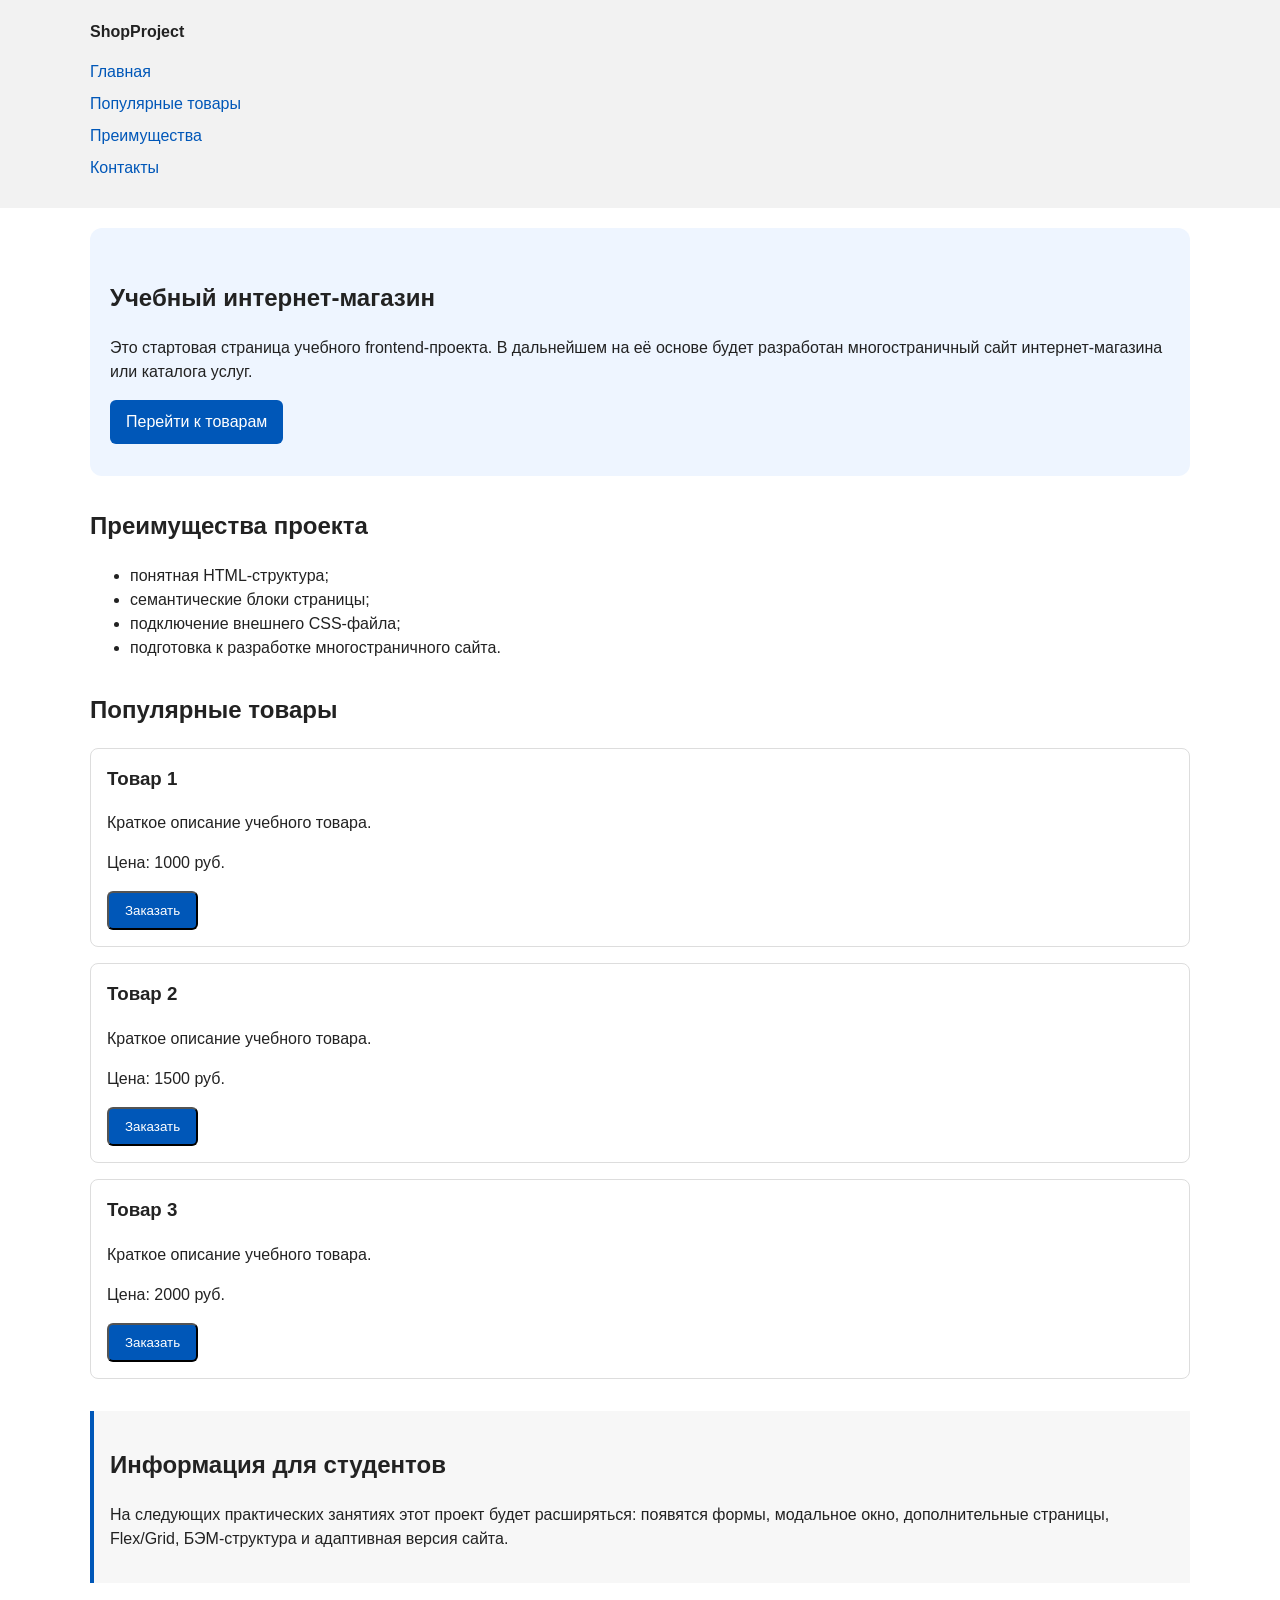
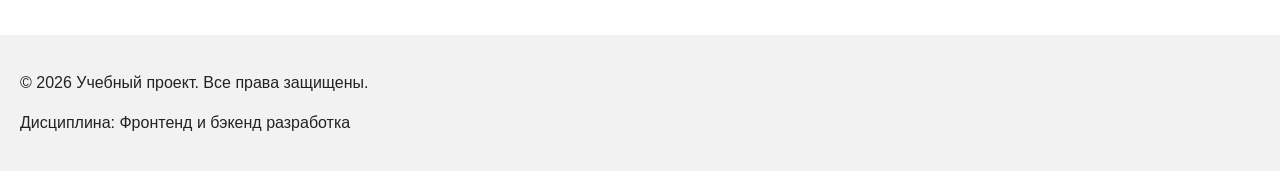
==== index.html @ bfd39f83 "feat: add order formal modal and validstion" ====
<!DOCTYPE html>
<html lang="ru">
<head>
  <meta charset="UTF-8">
  <meta name="viewport" content="width=device-width, initial-scale=1.0">
  <title>Учебный интернет-магазин</title>
  <link rel="stylesheet" href="css/style.css">
  <script src="js/main.js" defer></script>
</head>
<body>

  <header>
    <div class="site-header">
      <a class="site-logo" href="index.html">ShopProject</a>

      <nav class="site-nav" aria-label="Основная навигация">
        <ul class="site-nav__list">
          <li><a href="index.html">Главная</a></li>
          <li><a href="#popular">Популярные товары</a></li>
          <li><a href="#advantages">Преимущества</a></li>
          <li><a href="#contacts">Контакты</a></li>
        </ul>
      </nav>
    </div>
  </header>

  <main>

    <section class="hero">
      <h1>Учебный интернет-магазин</h1>
      <p>
        Это стартовая страница учебного frontend-проекта.
        В дальнейшем на её основе будет разработан многостраничный сайт
        интернет-магазина или каталога услуг.
      </p>
      <a class="button" href="#popular">Перейти к товарам</a>
    </section>

    <section class="section" id="advantages">
      <h2>Преимущества проекта</h2>
      <ul class="advantages-list">
        <li>понятная HTML-структура;</li>
        <li>семантические блоки страницы;</li>
        <li>подключение внешнего CSS-файла;</li>
        <li>подготовка к разработке многостраничного сайта.</li>
      </ul>
    </section>

    <section class="section" id="popular">
      <h2>Популярные товары</h2>

      <article class="product-card">
        <h3>Товар 1</h3>
        <p>Краткое описание учебного товара.</p>
        <p>Цена: 1000 руб.</p>
        <button class="button product-card__button" type="button" data-product="Товар 1">
          Заказать
        </button>
      </article>

      <article class="product-card">
        <h3>Товар 2</h3>
        <p>Краткое описание учебного товара.</p>
        <p>Цена: 1500 руб.</p>
        <button class="button product-card__button" type="button" data-product="Товар 2">
          Заказать
        </button>

      </article>

      <article class="product-card">
        <h3>Товар 3</h3>
        <p>Краткое описание учебного товара.</p>
        <p>Цена: 2000 руб.</p>
        <button class="button product-card__button" type="button" data-product="Товар 3">
          Заказать
        </button>

      </article>
    </section>

    <aside class="aside-info">
      <h2>Информация для студентов</h2>
      <p>
        На следующих практических занятиях этот проект будет расширяться:
        появятся формы, модальное окно, дополнительные страницы, Flex/Grid,
        БЭМ-структура и адаптивная версия сайта.
      </p>
    </aside>

  </main>

  <footer id="contacts">
    <p>&copy; 2026 Учебный проект. Все права защищены.</p>
    <p>Дисциплина: Фронтенд и бэкенд разработка</p>
  </footer>
  
    <dialog class="order-dialog" id="order-dialog" aria-labelledby="order-dialog-title">
      <h2 id="order-dialog-title">Оформление заявки</h2>

        <form class="order-form" id="order-form" action="#" method="post" novalidate>
          <input id="selected-product" name="selected-product" type="hidden">

          <div class="form-field">
            <label for="order-name">Имя</label>
            <input
              id="order-name"
              name="name"
              type="text"
              placeholder="Введите ваше имя"
              minlength="2"
              autocomplete="given-name"
              required
            >
          </div>

          <div class="form-field">
            <label for="order-email">E-mail</label>
            <input
              id="order-email"
              name="email"
              type="email"
              placeholder="example@mail.ru"
              autocomplete="email"
              required
            >
          </div>

          <div class="form-field">
            <label for="order-phone">Телефон</label>
            <input
              id="order-phone"
              name="phone"
              type="tel"
              inputmode="tel"
              placeholder="+7 (900) 000-00-00"
              pattern="^\+7 \(\d{3}\) \d{3}-\d{2}-\d{2}$"
              required
            >
            <small>Формат: +7 (900) 000-00-00</small>
          </div>

          <div class="form-field">
            <label for="order-date">Дата связи</label>
            <input
              id="order-date"
              name="date"
              type="date"
            >
          </div>

          <div class="form-field">
            <label for="order-topic">Тема заявки</label>
            <select id="order-topic" name="topic" required>
              <option value="">Выберите тему</option>
              <option value="product">Заказ товара</option>
              <option value="consultation">Консультация</option>
              <option value="delivery">Доставка</option>
              </select>
          </div>

          <div class="form-field">
            <label for="order-comment">Комментарий</label>
            <textarea
              id="order-comment"
              name="comment"
              rows="4"
              placeholder="Укажите дополнительную информацию"
            ></textarea>
          </div>

          <div class="form-field form-field--checkbox">
            <label>
            <input
              id="order-agreement"
              name="agreement"
              type="checkbox"
              required
            >
            Я согласен на обработку данных
          </label>
          </div>

          <div class="form-actions">
            <button type="button" id="close-order-dialog">Закрыть</button>
            <button type="submit">Отправить заявку</button>
          </div>
        </form>
      </dialog>

      <p class="success-message" id="success-message" hidden>
        Форма успешно отправлена!
      </p>

</body>
</html>
---- css/style.css ----
/*
  Универсальное правило для всех элементов.
  border-box делает расчёт размеров более понятным:
  width включает content, padding и border.
*/
* {
  box-sizing: border-box;
}

/*
  Убираем стандартный внешний отступ браузера у body.
  Без этого вокруг страницы может появиться белая рамка.
*/
body {
  margin: 0;
  font-family: Arial, sans-serif;
  line-height: 1.5;
  color: #222222;
  background-color: #ffffff;
}

/*
  Задаём внутренние отступы для основных областей страницы.
  Это делает содержимое визуально отделённым от краёв окна браузера.
*/
header,
main,
footer {
  padding: 20px;
}

/*
  Оформляем шапку страницы.
  Пока используется простой светло-серый фон.
*/
header {
  background-color: #f2f2f2;
}

/*
  Оформляем подвал страницы тем же фоном,
  чтобы визуально отделить его от основного содержимого.
*/
footer {
  background-color: #f2f2f2;
}

/*
  Ограничиваем ширину содержимого шапки,
  чтобы оно не растягивалось слишком сильно на широких экранах.
*/
.site-header {
  max-width: 1100px;
  margin: 0 auto;
}

/*
  Оформляем текстовый логотип.
*/
.site-logo {
  font-weight: bold;
  text-decoration: none;
  color: #222222;
}

/*
  Убираем стандартные отступы и маркеры списка навигации.
*/
.site-nav__list {
  padding: 0;
  margin: 16px 0 0;
  list-style: none;
}

/*
  Добавляем расстояние между пунктами меню.
*/
.site-nav__list li {
  margin-bottom: 8px;
}

/*
  Оформляем ссылки меню.
*/
.site-nav__list a {
  color: #0057b8;
  text-decoration: none;
}

/*
  При наведении мыши подчёркиваем ссылку.
  Подробно состояния интерфейса будут рассмотрены в практической работе 1.7.
*/
.site-nav__list a:hover {
  text-decoration: underline;
}

/*
  Hero-блок — первый крупный блок страницы.
  Он визуально отделяется от остальных разделов фоном и отступами.
*/
.hero {
  max-width: 1100px;
  margin: 0 auto 32px;
  padding: 32px 20px;
  background-color: #eef5ff;
  border-radius: 12px;
}

/*
  Общий класс для разделов страницы.
*/
.section {
  max-width: 1100px;
  margin: 0 auto 32px;
}

/*
  Убираем лишний верхний отступ у заголовков разделов.
*/
.section h2 {
  margin-top: 0;
}

/*
  Карточка товара — самостоятельный блок.
  На следующих занятиях карточки будут доработаны и выстроены в сетку.
*/
.product-card {
  margin-bottom: 16px;
  padding: 16px;
  border: 1px solid #dddddd;
  border-radius: 8px;
  background-color: #ffffff;
}

/*
  Убираем лишний верхний отступ у заголовка карточки.
*/
.product-card h3 {
  margin-top: 0;
}

/*
  Пока это обычная ссылка, но визуально она оформляется как кнопка.
*/
.button {
  display: inline-block;
  padding: 10px 16px;
  color: #ffffff;
  background-color: #0057b8;
  text-decoration: none;
  border-radius: 6px;
}

/*
  Простое состояние наведения для кнопки.
*/
.button:hover {
  background-color: #003f86;
}

/*
  Дополнительный информационный блок.
*/
.aside-info {
  max-width: 1100px;
  margin: 0 auto 32px;
  padding: 16px;
  border-left: 4px solid #0057b8;
  background-color: #f7f7f7;
}

/*
  Модальное окно.
  Элемент dialog сам умеет открываться поверх страницы.
*/
.order-dialog {
  width: min(100% - 32px, 560px);
  padding: 24px;
  border: none;
  border-radius: 12px;
}

/*
  Затемнение фона за модальным окном.
*/
.order-dialog::backdrop {
  background-color: rgba(0, 0, 0, 0.5);
}

/*
  Поле формы.
  Каждый блок получает нижний отступ.
*/
.form-field {
  margin-bottom: 16px;
}

/*
  Подпись поля.
*/
.form-field label {
  display: block;
  margin-bottom: 6px;
}

/*
  Основные поля формы.
*/
.form-field input,
.form-field select,
.form-field textarea {
  width: 100%;
  padding: 10px 12px;
  border: 1px solid #cccccc;
  border-radius: 6px;
  font: inherit;
}

/*
  Checkbox не должен занимать всю ширину.
*/
.form-field input[type="checkbox"] {
  width: auto;
}

/*
  Подсказка под полем телефона.
*/
.form-field small {
  display: block;
  margin-top: 4px;
  color: #666666;
}

/*
  Видимый фокус для клавиатурной навигации.
*/
.form-field input:focus-visible,
.form-field select:focus-visible,
.form-field textarea:focus-visible,
.form-actions button:focus-visible {
  outline: 2px solid #0057b8;
  outline-offset: 2px;
}

/*
  Подсветка ошибочных полей.
  Атрибут aria-invalid будет добавляться через JavaScript.
*/
[aria-invalid="true"] {
  border-color: #b00020;
}

/*
  Кнопки формы.
*/
.form-actions {
  display: flex;
  gap: 12px;
  margin-top: 20px;
}

/*
  Сообщение об успешной отправке.
*/
.success-message {
  max-width: 1100px;
  margin: 24px auto;
  padding: 16px;
  border-left: 4px solid #168a2f;
  background-color: #eefaf0;
}
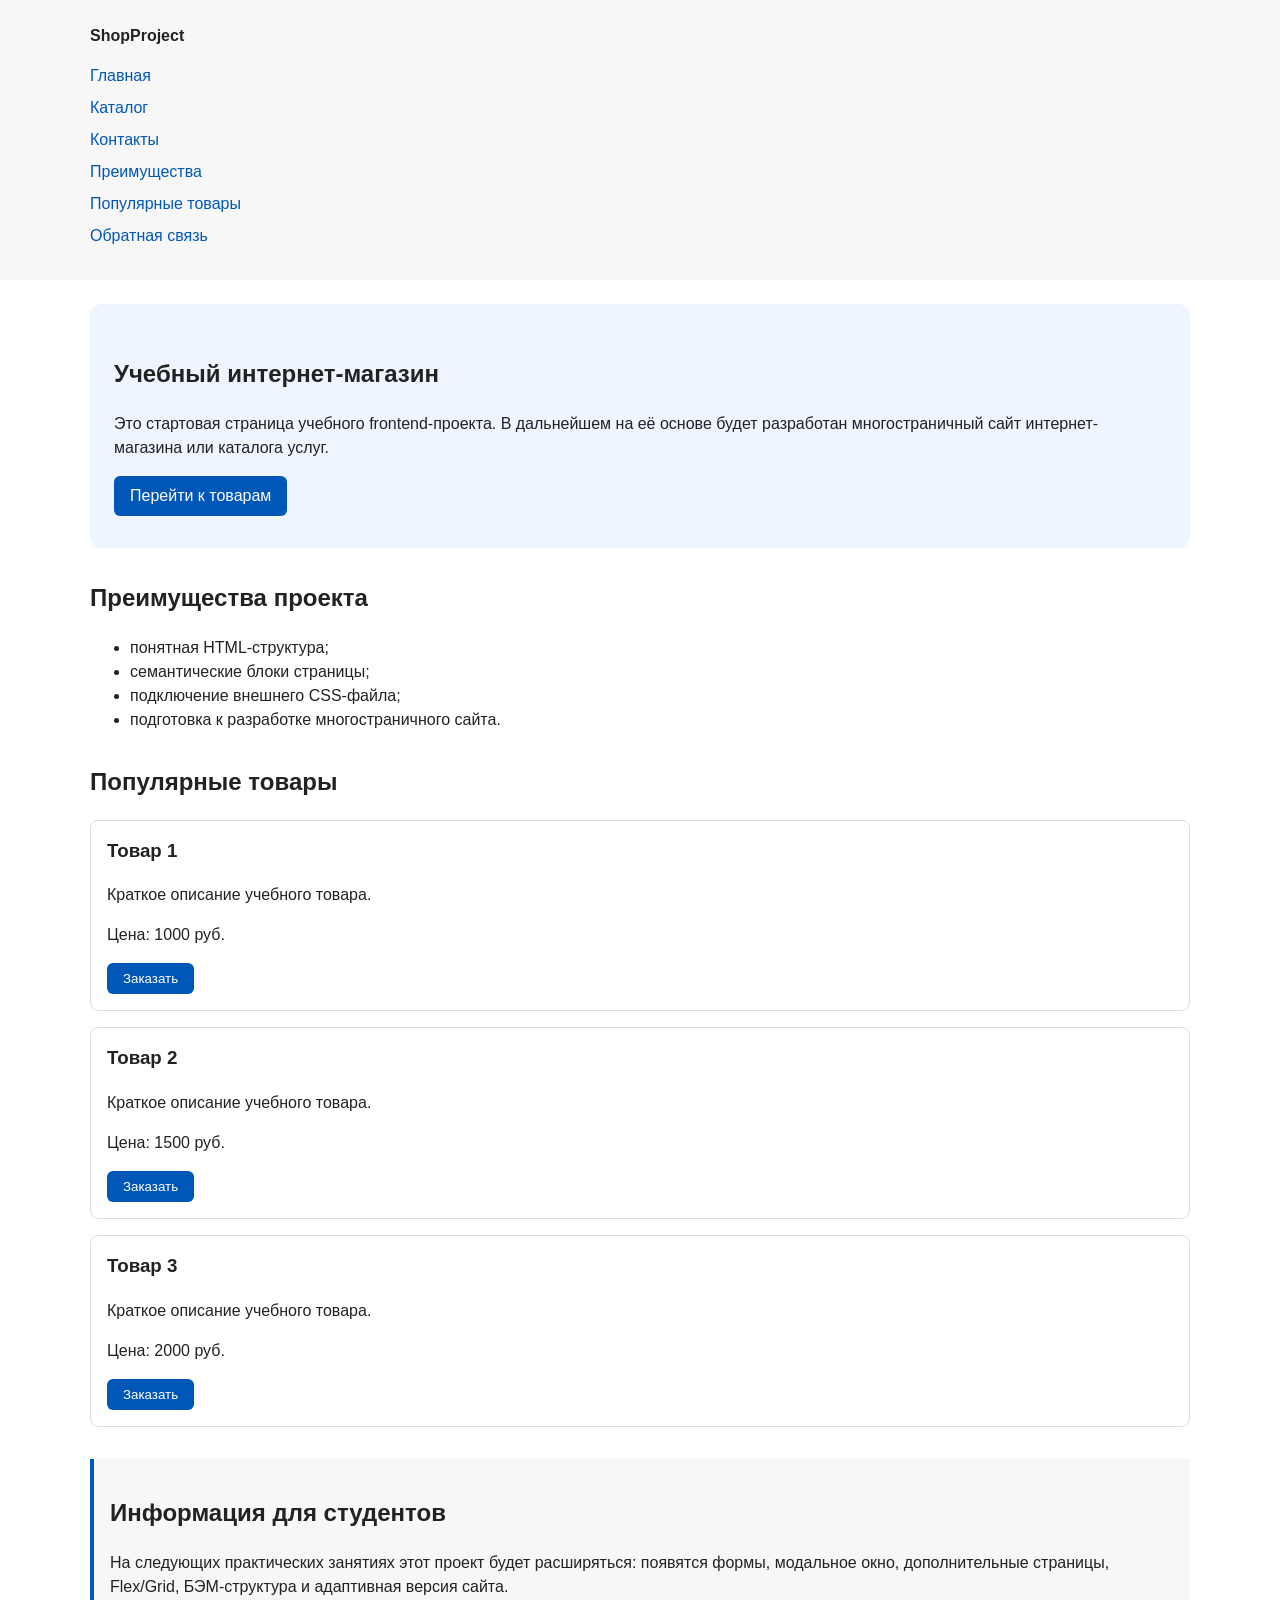
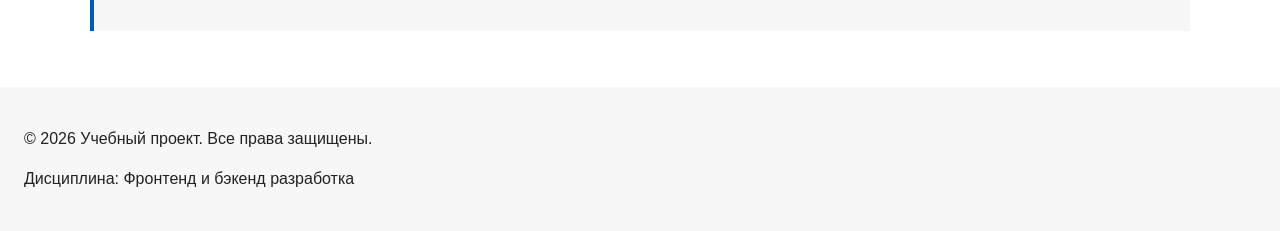
==== commit 5b2b7e90: "feat: add multi-page structure navigation and anchors" ====
--- a/index.html
+++ b/index.html
@@ -3,7 +3,8 @@
 <head>
   <meta charset="UTF-8">
   <meta name="viewport" content="width=device-width, initial-scale=1.0">
-  <title>Учебный интернет-магазин</title>
+  <meta name="description" content="Учебный интернет-магазин: главная страница проекта.">
+  <title>Главная – Учебный интернет-магазин</title>
   <link rel="stylesheet" href="css/style.css">
   <script src="js/main.js" defer></script>
 </head>
@@ -16,9 +17,11 @@
       <nav class="site-nav" aria-label="Основная навигация">
         <ul class="site-nav__list">
           <li><a href="index.html">Главная</a></li>
-          <li><a href="#popular">Популярные товары</a></li>
-          <li><a href="#advantages">Преимущества</a></li>
-          <li><a href="#contacts">Контакты</a></li>
+          <li><a href="catalog.html">Каталог</a></li>
+          <li><a href="contacts.html">Контакты</a></li>
+          <li><a href="index.html#advantages">Преимущества</a></li>
+          <li><a href="index.html#popular">Популярные товары</a></li>
+          <li><a href="index.html#contacts">Обратная связь</a></li>
         </ul>
       </nav>
     </div>
@@ -65,7 +68,6 @@
         <button class="button product-card__button" type="button" data-product="Товар 2">
           Заказать
         </button>
-
       </article>
 
       <article class="product-card">
@@ -75,7 +77,6 @@
         <button class="button product-card__button" type="button" data-product="Товар 3">
           Заказать
         </button>
-
       </article>
     </section>
 
@@ -94,103 +95,103 @@
     <p>&copy; 2026 Учебный проект. Все права защищены.</p>
     <p>Дисциплина: Фронтенд и бэкенд разработка</p>
   </footer>
-  
-    <dialog class="order-dialog" id="order-dialog" aria-labelledby="order-dialog-title">
-      <h2 id="order-dialog-title">Оформление заявки</h2>
 
-        <form class="order-form" id="order-form" action="#" method="post" novalidate>
-          <input id="selected-product" name="selected-product" type="hidden">
+  <dialog class="order-dialog" id="order-dialog" aria-labelledby="order-dialog-title">
+    <h2 id="order-dialog-title">Оформление заявки</h2>
 
-          <div class="form-field">
-            <label for="order-name">Имя</label>
-            <input
-              id="order-name"
-              name="name"
-              type="text"
-              placeholder="Введите ваше имя"
-              minlength="2"
-              autocomplete="given-name"
-              required
-            >
-          </div>
+    <form class="order-form" id="order-form" action="#" method="post" novalidate>
+      <input id="selected-product" name="selected-product" type="hidden">
 
-          <div class="form-field">
-            <label for="order-email">E-mail</label>
-            <input
-              id="order-email"
-              name="email"
-              type="email"
-              placeholder="example@mail.ru"
-              autocomplete="email"
-              required
-            >
-          </div>
+      <div class="form-field">
+        <label for="order-name">Имя</label>
+        <input
+          id="order-name"
+          name="name"
+          type="text"
+          placeholder="Введите ваше имя"
+          minlength="2"
+          autocomplete="given-name"
+          required
+        >
+      </div>
 
-          <div class="form-field">
-            <label for="order-phone">Телефон</label>
-            <input
-              id="order-phone"
-              name="phone"
-              type="tel"
-              inputmode="tel"
-              placeholder="+7 (900) 000-00-00"
-              pattern="^\+7 \(\d{3}\) \d{3}-\d{2}-\d{2}$"
-              required
-            >
-            <small>Формат: +7 (900) 000-00-00</small>
-          </div>
+      <div class="form-field">
+        <label for="order-email">E-mail</label>
+        <input
+          id="order-email"
+          name="email"
+          type="email"
+          placeholder="example@mail.ru"
+          autocomplete="email"
+          required
+        >
+      </div>
 
-          <div class="form-field">
-            <label for="order-date">Дата связи</label>
-            <input
-              id="order-date"
-              name="date"
-              type="date"
-            >
-          </div>
+      <div class="form-field">
+        <label for="order-phone">Телефон</label>
+        <input
+          id="order-phone"
+          name="phone"
+          type="tel"
+          inputmode="tel"
+          placeholder="+7 (900) 000-00-00"
+          pattern="^\+7 \(\d{3}\) \d{3}-\d{2}-\d{2}$"
+          required
+        >
+        <small>Формат: +7 (900) 000-00-00</small>
+      </div>
 
-          <div class="form-field">
-            <label for="order-topic">Тема заявки</label>
-            <select id="order-topic" name="topic" required>
-              <option value="">Выберите тему</option>
-              <option value="product">Заказ товара</option>
-              <option value="consultation">Консультация</option>
-              <option value="delivery">Доставка</option>
-              </select>
-          </div>
+      <div class="form-field">
+        <label for="order-date">Дата связи</label>
+        <input
+          id="order-date"
+          name="date"
+          type="date"
+        >
+      </div>
 
-          <div class="form-field">
-            <label for="order-comment">Комментарий</label>
-            <textarea
-              id="order-comment"
-              name="comment"
-              rows="4"
-              placeholder="Укажите дополнительную информацию"
-            ></textarea>
-          </div>
+      <div class="form-field">
+        <label for="order-topic">Тема заявки</label>
+        <select id="order-topic" name="topic" required>
+          <option value="">Выберите тему</option>
+          <option value="product">Заказ товара</option>
+          <option value="consultation">Консультация</option>
+          <option value="delivery">Доставка</option>
+        </select>
+      </div>
 
-          <div class="form-field form-field--checkbox">
-            <label>
-            <input
-              id="order-agreement"
-              name="agreement"
-              type="checkbox"
-              required
-            >
-            Я согласен на обработку данных
-          </label>
-          </div>
+      <div class="form-field">
+        <label for="order-comment">Комментарий</label>
+        <textarea
+          id="order-comment"
+          name="comment"
+          rows="4"
+          placeholder="Укажите дополнительную информацию"
+        ></textarea>
+      </div>
 
-          <div class="form-actions">
-            <button type="button" id="close-order-dialog">Закрыть</button>
-            <button type="submit">Отправить заявку</button>
-          </div>
-        </form>
-      </dialog>
+      <div class="form-field form-field--checkbox">
+        <label>
+          <input
+            id="order-agreement"
+            name="agreement"
+            type="checkbox"
+            required
+          >
+          Я согласен на обработку данных
+        </label>
+      </div>
 
-      <p class="success-message" id="success-message" hidden>
-        Форма успешно отправлена!
-      </p>
+      <div class="form-actions">
+        <button type="button" id="close-order-dialog">Закрыть</button>
+        <button type="submit">Отправить заявку</button>
+      </div>
+    </form>
+  </dialog>
+
+  <p class="success-message" id="success-message" hidden>
+    Форма успешно отправлена!
+  </p>
 
 </body>
-</html>
+</html>
--- a/css/style.css
+++ b/css/style.css
@@ -1,3 +1,42 @@
+/* ===================================
+   1. Переменные проекта
+   =================================== */
+
+:root {
+  /* Основные цвета проекта */
+  --color-bg: #ffffff;
+  --color-text: #222222;
+  --color-muted: #666666;
+  --color-primary: #0057b8;
+  --color-primary-dark: #003f86;
+  --color-border: #dddddd;
+  --color-surface: #f7f7f7;
+  --color-surface-accent: #eef5ff;
+  --color-danger: #b00020;
+  --color-success: #168a2f;
+  --color-success-bg: #eefaf0;
+  --color-white: #ffffff;
+
+  /* Отступы */
+  --space-xs: 4px;
+  --space-sm: 8px;
+  --space-md: 16px;
+  --space-lg: 24px;
+  --space-xl: 32px;
+
+  /* Скругления */
+  --radius-sm: 6px;
+  --radius-md: 8px;
+  --radius-lg: 12px;
+
+  /* Размеры */
+  --container-width: 1100px;
+}
+
+/* ===================================
+   2. Базовые стили
+   =================================== */
+
 /*
   Универсальное правило для всех элементов.
   border-box делает расчёт размеров более понятным:
@@ -15,8 +54,8 @@
   margin: 0;
   font-family: Arial, sans-serif;
   line-height: 1.5;
-  color: #222222;
-  background-color: #ffffff;
+  color: var(--color-text);
+  background-color: var(--color-bg);
 }
 
 /*
@@ -26,7 +65,7 @@
 header,
 main,
 footer {
-  padding: 20px;
+  padding: var(--space-lg);
 }
 
 /*
@@ -34,7 +73,7 @@
   Пока используется простой светло-серый фон.
 */
 header {
-  background-color: #f2f2f2;
+  background-color: var(--color-surface);
 }
 
 /*
@@ -42,15 +81,67 @@
   чтобы визуально отделить его от основного содержимого.
 */
 footer {
-  background-color: #f2f2f2;
-}
+  background-color: var(--color-surface);
+}
+
+/* ===================================
+   3. Общие элементы интерфейса
+   =================================== */
+
+/*
+  Базовый цвет ссылок и их состояния.
+*/
+a {
+  color: var(--color-primary);
+}
+
+a:hover {
+  color: var(--color-primary-dark);
+}
+
+a:focus-visible {
+  outline: 2px solid var(--color-primary);
+  outline-offset: 3px;
+}
+
+/*
+  Пока это обычная ссылка или кнопка, но визуально оформляется как кнопка.
+*/
+.button {
+  display: inline-block;
+  padding: var(--space-sm) var(--space-md);
+  color: var(--color-white);
+  background-color: var(--color-primary);
+  text-decoration: none;
+  border: none;
+  border-radius: var(--radius-sm);
+  cursor: pointer;
+}
+
+.button:hover {
+  background-color: var(--color-primary-dark);
+}
+
+.button:focus-visible {
+  outline: 2px solid var(--color-primary);
+  outline-offset: 3px;
+}
+
+.button:disabled {
+  opacity: 0.6;
+  cursor: not-allowed;
+}
+
+/* ===================================
+   4. Компоненты страницы
+   =================================== */
 
 /*
   Ограничиваем ширину содержимого шапки,
   чтобы оно не растягивалось слишком сильно на широких экранах.
 */
 .site-header {
-  max-width: 1100px;
+  max-width: var(--container-width);
   margin: 0 auto;
 }
 
@@ -60,7 +151,7 @@
 .site-logo {
   font-weight: bold;
   text-decoration: none;
-  color: #222222;
+  color: var(--color-text);
 }
 
 /*
@@ -68,7 +159,7 @@
 */
 .site-nav__list {
   padding: 0;
-  margin: 16px 0 0;
+  margin: var(--space-md) 0 0;
   list-style: none;
 }
 
@@ -76,23 +167,31 @@
   Добавляем расстояние между пунктами меню.
 */
 .site-nav__list li {
-  margin-bottom: 8px;
+  margin-bottom: var(--space-sm);
 }
 
 /*
   Оформляем ссылки меню.
 */
 .site-nav__list a {
-  color: #0057b8;
+  color: var(--color-primary);
   text-decoration: none;
 }
 
 /*
-  При наведении мыши подчёркиваем ссылку.
-  Подробно состояния интерфейса будут рассмотрены в практической работе 1.7.
+  При наведении мыши меняем цвет и подчёркиваем ссылку.
 */
 .site-nav__list a:hover {
+  color: var(--color-primary-dark);
   text-decoration: underline;
+}
+
+/*
+  Видимый фокус для клавиатурной навигации.
+*/
+.site-nav__list a:focus-visible {
+  outline: 2px solid var(--color-primary);
+  outline-offset: 3px;
 }
 
 /*
@@ -100,19 +199,19 @@
   Он визуально отделяется от остальных разделов фоном и отступами.
 */
 .hero {
-  max-width: 1100px;
-  margin: 0 auto 32px;
-  padding: 32px 20px;
-  background-color: #eef5ff;
-  border-radius: 12px;
+  max-width: var(--container-width);
+  margin: 0 auto var(--space-xl);
+  padding: var(--space-xl) var(--space-lg);
+  background-color: var(--color-surface-accent);
+  border-radius: var(--radius-lg);
 }
 
 /*
   Общий класс для разделов страницы.
 */
 .section {
-  max-width: 1100px;
-  margin: 0 auto 32px;
+  max-width: var(--container-width);
+  margin: 0 auto var(--space-xl);
 }
 
 /*
@@ -127,11 +226,18 @@
   На следующих занятиях карточки будут доработаны и выстроены в сетку.
 */
 .product-card {
-  margin-bottom: 16px;
-  padding: 16px;
-  border: 1px solid #dddddd;
-  border-radius: 8px;
-  background-color: #ffffff;
+  margin-bottom: var(--space-md);
+  padding: var(--space-md);
+  border: 1px solid var(--color-border);
+  border-radius: var(--radius-md);
+  background-color: var(--color-bg);
+}
+
+/*
+  Визуально показываем, что карточка является интерактивным блоком.
+*/
+.product-card:hover {
+  border-color: var(--color-primary);
 }
 
 /*
@@ -142,34 +248,19 @@
 }
 
 /*
-  Пока это обычная ссылка, но визуально она оформляется как кнопка.
-*/
-.button {
-  display: inline-block;
-  padding: 10px 16px;
-  color: #ffffff;
-  background-color: #0057b8;
-  text-decoration: none;
-  border-radius: 6px;
-}
-
-/*
-  Простое состояние наведения для кнопки.
-*/
-.button:hover {
-  background-color: #003f86;
-}
-
-/*
   Дополнительный информационный блок.
 */
 .aside-info {
-  max-width: 1100px;
-  margin: 0 auto 32px;
-  padding: 16px;
-  border-left: 4px solid #0057b8;
-  background-color: #f7f7f7;
-}
+  max-width: var(--container-width);
+  margin: 0 auto var(--space-xl);
+  padding: var(--space-md);
+  border-left: 4px solid var(--color-primary);
+  background-color: var(--color-surface);
+}
+
+/* ===================================
+   5. Форма и модальное окно
+   =================================== */
 
 /*
   Модальное окно.
@@ -177,9 +268,9 @@
 */
 .order-dialog {
   width: min(100% - 32px, 560px);
-  padding: 24px;
+  padding: var(--space-lg);
   border: none;
-  border-radius: 12px;
+  border-radius: var(--radius-lg);
 }
 
 /*
@@ -194,7 +285,7 @@
   Каждый блок получает нижний отступ.
 */
 .form-field {
-  margin-bottom: 16px;
+  margin-bottom: var(--space-md);
 }
 
 /*
@@ -202,7 +293,7 @@
 */
 .form-field label {
   display: block;
-  margin-bottom: 6px;
+  margin-bottom: var(--space-xs);
 }
 
 /*
@@ -213,9 +304,18 @@
 .form-field textarea {
   width: 100%;
   padding: 10px 12px;
-  border: 1px solid #cccccc;
-  border-radius: 6px;
+  border: 1px solid var(--color-border);
+  border-radius: var(--radius-sm);
   font: inherit;
+}
+
+/*
+  Состояние наведения для полей формы.
+*/
+.form-field input:hover,
+.form-field select:hover,
+.form-field textarea:hover {
+  border-color: var(--color-primary);
 }
 
 /*
@@ -230,8 +330,8 @@
 */
 .form-field small {
   display: block;
-  margin-top: 4px;
-  color: #666666;
+  margin-top: var(--space-xs);
+  color: var(--color-muted);
 }
 
 /*
@@ -241,8 +341,8 @@
 .form-field select:focus-visible,
 .form-field textarea:focus-visible,
 .form-actions button:focus-visible {
-  outline: 2px solid #0057b8;
-  outline-offset: 2px;
+  outline: 2px solid var(--color-primary);
+  outline-offset: 3px;
 }
 
 /*
@@ -250,7 +350,7 @@
   Атрибут aria-invalid будет добавляться через JavaScript.
 */
 [aria-invalid="true"] {
-  border-color: #b00020;
+  border-color: var(--color-danger);
 }
 
 /*
@@ -266,10 +366,47 @@
   Сообщение об успешной отправке.
 */
 .success-message {
-  max-width: 1100px;
-  margin: 24px auto;
-  padding: 16px;
-  border-left: 4px solid #168a2f;
-  background-color: #eefaf0;
-}
-
+  max-width: var(--container-width);
+  margin: var(--space-lg) auto;
+  padding: var(--space-md);
+  border-left: 4px solid var(--color-success);
+  background-color: var(--color-success-bg);
+}
+
+
+/*6. Дополнительные элементы (практика 5)
+
+
+/*
+  Плавная прокрутка к якорям.
+*/
+html {
+  scroll-behavior: smooth;
+}
+
+/*
+  Подсветка элемента, к которому перешли по якорной ссылке.
+*/
+:target {
+  outline: 2px dashed var(--color-primary);
+  outline-offset: 4px;
+}
+
+/*
+  Хлебные крошки на внутренних страницах.
+*/
+.breadcrumbs {
+  max-width: var(--container-width);
+  margin: 0 auto var(--space-md);
+  font-size: 14px;
+  color: var(--color-muted);
+}
+
+.breadcrumbs a {
+  color: var(--color-primary);
+}
+
+.breadcrumbs span::before {
+  content: " / ";
+  color: var(--color-muted);
+}
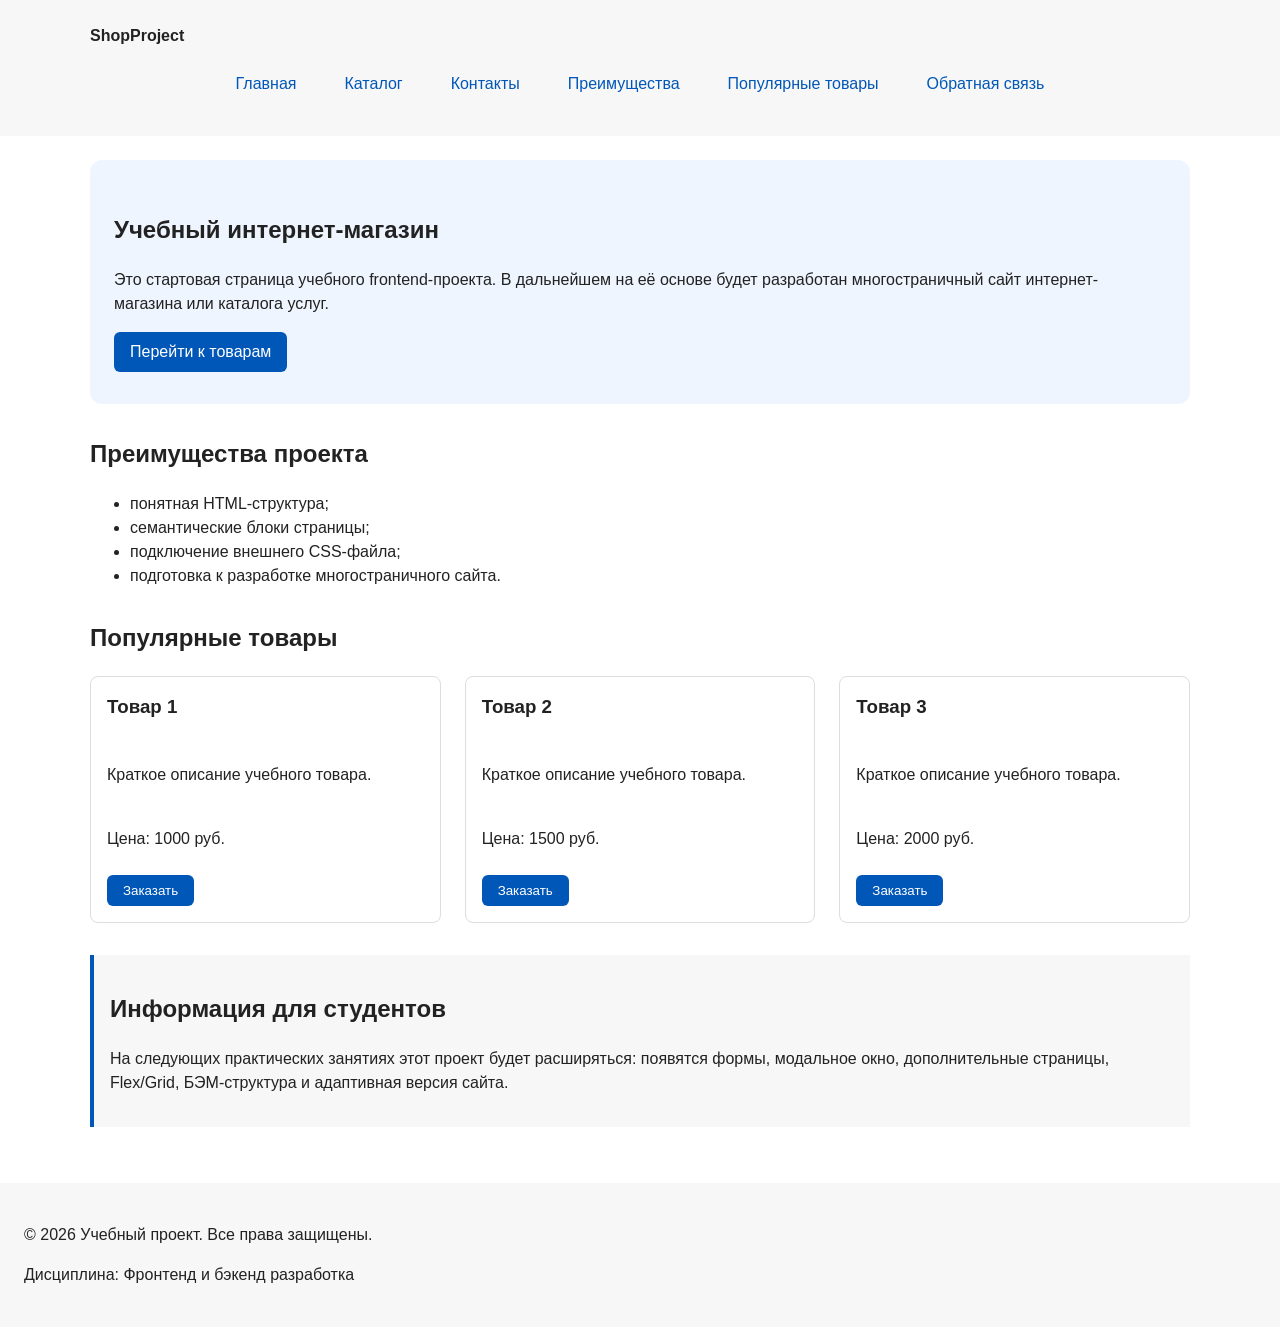
==== commit 63ea734b: "feat: add flex navigation and grid catalog layout" ====
--- a/index.html
+++ b/index.html
@@ -50,35 +50,37 @@
     </section>
 
     <section class="section" id="popular">
-      <h2>Популярные товары</h2>
+  <h2>Популярные товары</h2>
 
-      <article class="product-card">
-        <h3>Товар 1</h3>
-        <p>Краткое описание учебного товара.</p>
-        <p>Цена: 1000 руб.</p>
-        <button class="button product-card__button" type="button" data-product="Товар 1">
-          Заказать
-        </button>
-      </article>
+  <div class="products-grid">
+    <article class="product-card">
+      <h3>Товар 1</h3>
+      <p>Краткое описание учебного товара.</p>
+      <p>Цена: 1000 руб.</p>
+      <button class="button product-card__button" type="button" data-product="Товар 1">
+        Заказать
+      </button>
+    </article>
 
-      <article class="product-card">
-        <h3>Товар 2</h3>
-        <p>Краткое описание учебного товара.</p>
-        <p>Цена: 1500 руб.</p>
-        <button class="button product-card__button" type="button" data-product="Товар 2">
-          Заказать
-        </button>
-      </article>
+    <article class="product-card">
+      <h3>Товар 2</h3>
+      <p>Краткое описание учебного товара.</p>
+      <p>Цена: 1500 руб.</p>
+      <button class="button product-card__button" type="button" data-product="Товар 2">
+        Заказать
+      </button>
+    </article>
 
-      <article class="product-card">
-        <h3>Товар 3</h3>
-        <p>Краткое описание учебного товара.</p>
-        <p>Цена: 2000 руб.</p>
-        <button class="button product-card__button" type="button" data-product="Товар 3">
-          Заказать
-        </button>
-      </article>
-    </section>
+    <article class="product-card">
+      <h3>Товар 3</h3>
+      <p>Краткое описание учебного товара.</p>
+      <p>Цена: 2000 руб.</p>
+      <button class="button product-card__button" type="button" data-product="Товар 3">
+        Заказать
+      </button>
+    </article>
+  </div>
+</section>
 
     <aside class="aside-info">
       <h2>Информация для студентов</h2>
--- a/css/style.css
+++ b/css/style.css
@@ -158,6 +158,11 @@
   Убираем стандартные отступы и маркеры списка навигации.
 */
 .site-nav__list {
+  display: flex;
+  flex-wrap: wrap;
+  justify-content: center;
+  align-items: center;
+  gap: var(--space-md);
   padding: 0;
   margin: var(--space-md) 0 0;
   list-style: none;
@@ -174,17 +179,22 @@
   Оформляем ссылки меню.
 */
 .site-nav__list a {
+  display: inline-block;
+  padding: var(--space-sm) var(--space-md);
   color: var(--color-primary);
   text-decoration: none;
-}
+  border-radius: var(--radius-sm);
+}
+
 
 /*
   При наведении мыши меняем цвет и подчёркиваем ссылку.
 */
 .site-nav__list a:hover {
-  color: var(--color-primary-dark);
-  text-decoration: underline;
-}
+  color: var(--color-white);
+  background-color: var(--color-primary);
+}
+
 
 /*
   Видимый фокус для клавиатурной навигации.
@@ -226,11 +236,20 @@
   На следующих занятиях карточки будут доработаны и выстроены в сетку.
 */
 .product-card {
-  margin-bottom: var(--space-md);
+  display: flex;
+  flex-direction: column;
+  gap: var(--space-sm);
+  margin-bottom: 0;
   padding: var(--space-md);
   border: 1px solid var(--color-border);
   border-radius: var(--radius-md);
   background-color: var(--color-bg);
+}
+
+
+.product-card .button {
+  margin-top: auto;
+  align-self: flex-start;
 }
 
 /*
@@ -409,4 +428,57 @@
 .breadcrumbs span::before {
   content: " / ";
   color: var(--color-muted);
+}
+.products-grid {
+  display: grid;
+  grid-template-columns: repeat(3, 1fr);
+  gap: var(--space-lg);
+}
+.catalog-layout {
+  max-width: var(--container-width);
+  margin: 0 auto var(--space-xl);
+  display: grid;
+  grid-template-columns: 260px 1fr;
+  grid-template-areas: "filters products";
+  gap: var(--space-lg);
+}
+
+.catalog-filters {
+  grid-area: filters;
+  padding: var(--space-md);
+  border: 1px solid var(--color-border);
+  border-radius: var(--radius-md);
+  background-color: var(--color-surface);
+}
+
+.catalog-products {
+  grid-area: products;
+}
+.filters-form {
+  display: grid;
+  gap: var(--space-md);
+}
+
+.filters-form fieldset {
+  margin: 0;
+  padding: var(--space-md);
+  border: 1px solid var(--color-border);
+  border-radius: var(--radius-sm);
+}
+
+.filters-form legend {
+  font-weight: 700;
+}
+
+.filters-form label {
+  display: block;
+  margin-bottom: var(--space-sm);
+}
+
+.filters-form input[type="number"] {
+  width: 100%;
+  padding: 8px 10px;
+  border: 1px solid var(--color-border);
+  border-radius: var(--radius-sm);
+  font: inherit;
 }
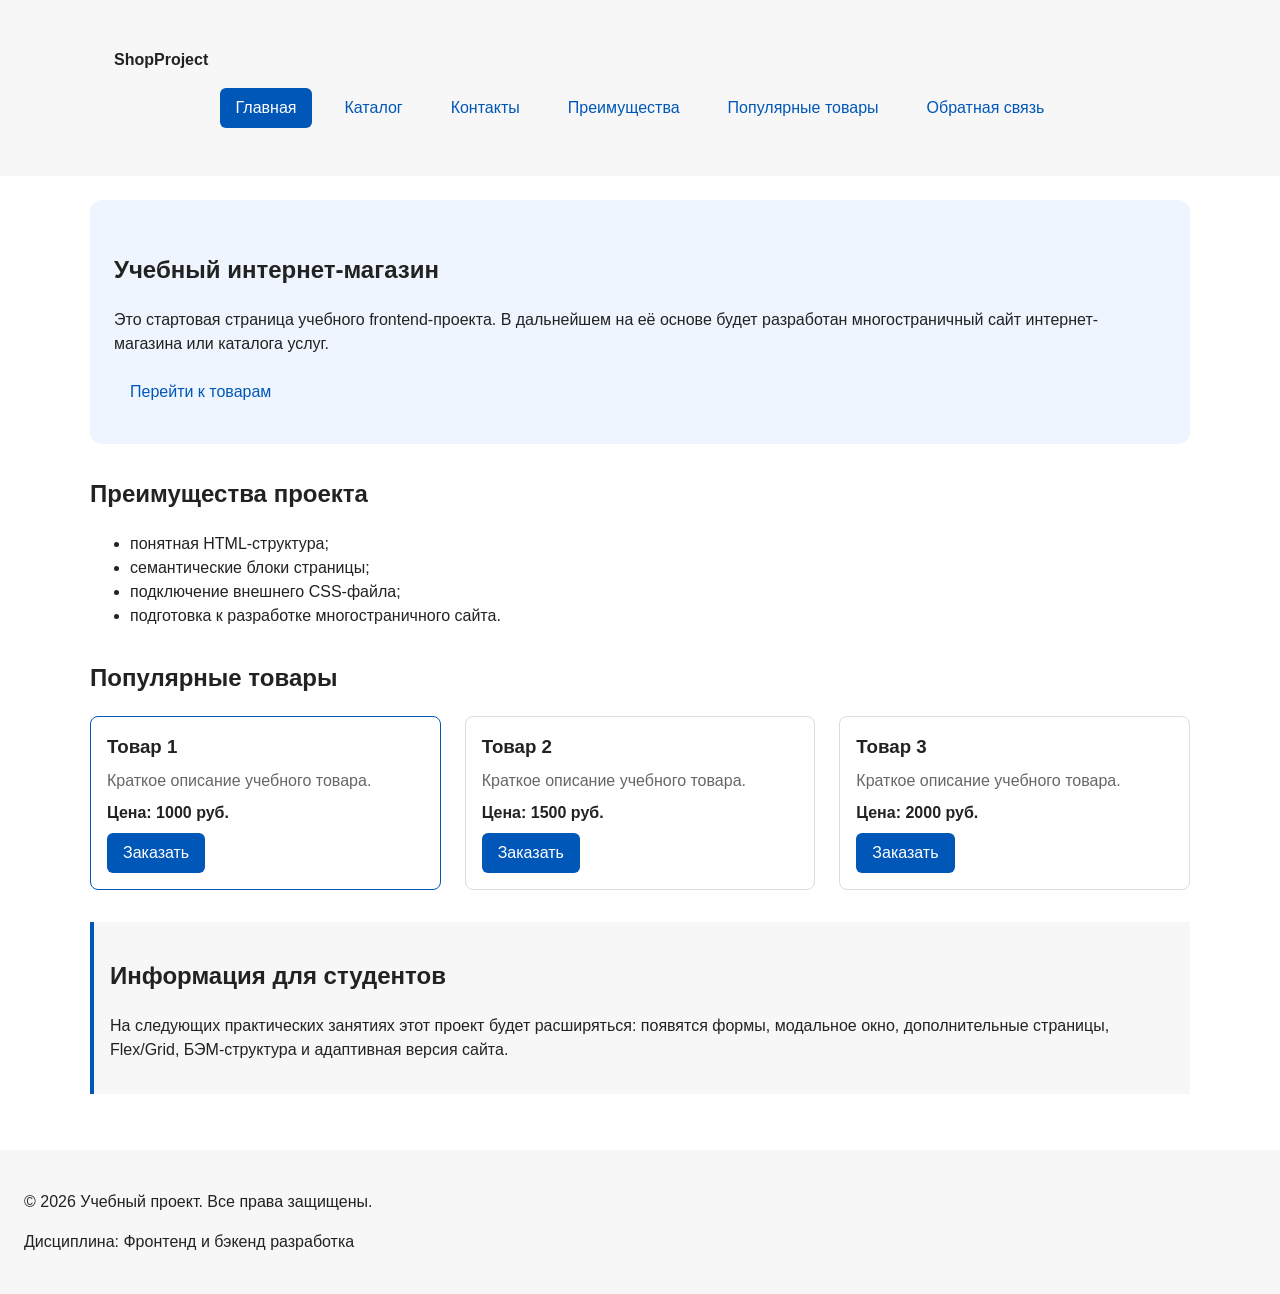
==== commit a66ba9ca: "refactor: apply BEM naming to CSS classes" ====
--- a/index.html
+++ b/index.html
@@ -10,22 +10,35 @@
 </head>
 <body>
 
-  <header>
-    <div class="site-header">
-      <a class="site-logo" href="index.html">ShopProject</a>
-
-      <nav class="site-nav" aria-label="Основная навигация">
-        <ul class="site-nav__list">
-          <li><a href="index.html">Главная</a></li>
-          <li><a href="catalog.html">Каталог</a></li>
-          <li><a href="contacts.html">Контакты</a></li>
-          <li><a href="index.html#advantages">Преимущества</a></li>
-          <li><a href="index.html#popular">Популярные товары</a></li>
-          <li><a href="index.html#contacts">Обратная связь</a></li>
-        </ul>
-      </nav>
-    </div>
-  </header>
+  <header class="site-header">
+  <div class="site-header__inner">
+    <a class="site-header__logo" href="index.html">ShopProject</a>
+
+    <nav class="site-nav" aria-label="Основная навигация">
+      <ul class="site-nav__list">
+        <li class="site-nav__item">
+          <a class="site-nav__link site-nav__link--active" href="index.html">Главная</a>
+        </li>
+        <li class="site-nav__item">
+          <a class="site-nav__link" href="catalog.html">Каталог</a>
+        </li>
+        <li class="site-nav__item">
+          <a class="site-nav__link" href="contacts.html">Контакты</a>
+        </li>
+        <li class="site-nav__item">
+          <a class="site-nav__link" href="index.html#advantages">Преимущества</a>
+        </li>
+        <li class="site-nav__item">
+          <a class="site-nav__link" href="index.html#popular">Популярные товары</a>
+        </li>
+        <li class="site-nav__item">
+          <a class="site-nav__link" href="index.html#contacts">Обратная связь</a>
+        </li>
+      </ul>
+    </nav>
+  </div>
+</header>
+
 
   <main>
 
@@ -53,29 +66,29 @@
   <h2>Популярные товары</h2>
 
   <div class="products-grid">
-    <article class="product-card">
-      <h3>Товар 1</h3>
-      <p>Краткое описание учебного товара.</p>
-      <p>Цена: 1000 руб.</p>
-      <button class="button product-card__button" type="button" data-product="Товар 1">
+    <article class="product-card product-card--featured">
+      <h3 class="product-card__title">Товар 1</h3>
+      <p class="product-card__description">Краткое описание учебного товара.</p>
+      <p class="product-card__price">Цена: 1000 руб.</p>
+      <button class="button button--primary product-card__button" type="button" data-product="Товар 1">
         Заказать
       </button>
     </article>
 
     <article class="product-card">
-      <h3>Товар 2</h3>
-      <p>Краткое описание учебного товара.</p>
-      <p>Цена: 1500 руб.</p>
-      <button class="button product-card__button" type="button" data-product="Товар 2">
+      <h3 class="product-card__title">Товар 2</h3>
+      <p class="product-card__description">Краткое описание учебного товара.</p>
+      <p class="product-card__price">Цена: 1500 руб.</p>
+      <button class="button button--primary product-card__button" type="button" data-product="Товар 2">
         Заказать
       </button>
     </article>
 
     <article class="product-card">
-      <h3>Товар 3</h3>
-      <p>Краткое описание учебного товара.</p>
-      <p>Цена: 2000 руб.</p>
-      <button class="button product-card__button" type="button" data-product="Товар 3">
+      <h3 class="product-card__title">Товар 3</h3>
+      <p class="product-card__description">Краткое описание учебного товара.</p>
+      <p class="product-card__price">Цена: 2000 руб.</p>
+      <button class="button button--primary product-card__button" type="button" data-product="Товар 3">
         Заказать
       </button>
     </article>
@@ -99,14 +112,15 @@
   </footer>
 
   <dialog class="order-dialog" id="order-dialog" aria-labelledby="order-dialog-title">
-    <h2 id="order-dialog-title">Оформление заявки</h2>
+    <h2 class="order-dialog__title" id="order-dialog-title">Оформление заявки</h2>
 
     <form class="order-form" id="order-form" action="#" method="post" novalidate>
       <input id="selected-product" name="selected-product" type="hidden">
 
-      <div class="form-field">
-        <label for="order-name">Имя</label>
-        <input
+      <div class="order-form__field">
+        <label class="order-form__label" for="order-name">Имя</label>
+        <input
+          class="order-form__input"
           id="order-name"
           name="name"
           type="text"
@@ -117,9 +131,10 @@
         >
       </div>
 
-      <div class="form-field">
-        <label for="order-email">E-mail</label>
-        <input
+      <div class="order-form__field">
+        <label class="order-form__label" for="order-email">E-mail</label>
+        <input
+          class="order-form__input"
           id="order-email"
           name="email"
           type="email"
@@ -129,9 +144,10 @@
         >
       </div>
 
-      <div class="form-field">
-        <label for="order-phone">Телефон</label>
-        <input
+      <div class="order-form__field">
+        <label class="order-form__label" for="order-phone">Телефон</label>
+        <input
+          class="order-form__input"
           id="order-phone"
           name="phone"
           type="tel"
@@ -140,21 +156,22 @@
           pattern="^\+7 \(\d{3}\) \d{3}-\d{2}-\d{2}$"
           required
         >
-        <small>Формат: +7 (900) 000-00-00</small>
-      </div>
-
-      <div class="form-field">
-        <label for="order-date">Дата связи</label>
-        <input
+        <small class="order-form__hint">Формат: +7 (900) 000-00-00</small>
+      </div>
+
+      <div class="order-form__field">
+        <label class="order-form__label" for="order-date">Дата связи</label>
+        <input
+          class="order-form__input"
           id="order-date"
           name="date"
           type="date"
         >
       </div>
 
-      <div class="form-field">
-        <label for="order-topic">Тема заявки</label>
-        <select id="order-topic" name="topic" required>
+      <div class="order-form__field">
+        <label class="order-form__label" for="order-topic">Тема заявки</label>
+        <select class="order-form__select" id="order-topic" name="topic" required>
           <option value="">Выберите тему</option>
           <option value="product">Заказ товара</option>
           <option value="consultation">Консультация</option>
@@ -162,9 +179,10 @@
         </select>
       </div>
 
-      <div class="form-field">
-        <label for="order-comment">Комментарий</label>
+      <div class="order-form__field">
+        <label class="order-form__label" for="order-comment">Комментарий</label>
         <textarea
+          class="order-form__textarea"
           id="order-comment"
           name="comment"
           rows="4"
@@ -172,9 +190,10 @@
         ></textarea>
       </div>
 
-      <div class="form-field form-field--checkbox">
-        <label>
-          <input
+      <div class="order-form__field order-form__field--checkbox">
+        <label class="order-form__label order-form__label--checkbox">
+        <input
+            class="order-form__checkbox"
             id="order-agreement"
             name="agreement"
             type="checkbox"
@@ -184,9 +203,13 @@
         </label>
       </div>
 
-      <div class="form-actions">
-        <button type="button" id="close-order-dialog">Закрыть</button>
-        <button type="submit">Отправить заявку</button>
+      <div class="order-form__actions">
+        <button class="button button--secondary" type="button" id="close-order-dialog">
+          Закрыть
+        </button>
+        <button class="button button--primary" type="submit">
+          Отправить заявку
+        </button>
       </div>
     </form>
   </dialog>
--- a/css/style.css
+++ b/css/style.css
@@ -104,22 +104,39 @@
   outline-offset: 3px;
 }
 
-/*
-  Пока это обычная ссылка или кнопка, но визуально оформляется как кнопка.
-*/
+
+/* 
+   Кнопки 
+*/
+
 .button {
   display: inline-block;
   padding: var(--space-sm) var(--space-md);
+  border: none;
+  border-radius: var(--radius-sm);
+  font: inherit;
+  text-decoration: none;
+  cursor: pointer;
+}
+
+.button--primary {
   color: var(--color-white);
   background-color: var(--color-primary);
-  text-decoration: none;
-  border: none;
-  border-radius: var(--radius-sm);
-  cursor: pointer;
-}
-
-.button:hover {
+}
+
+.button--primary:hover {
   background-color: var(--color-primary-dark);
+}
+
+.button--secondary {
+  color: var(--color-primary);
+  background-color: transparent;
+  border: 1px solid var(--color-primary);
+}
+
+.button--secondary:hover {
+  color: var(--color-white);
+  background-color: var(--color-primary);
 }
 
 .button:focus-visible {
@@ -127,7 +144,8 @@
   outline-offset: 3px;
 }
 
-.button:disabled {
+.button:disabled,
+.button--disabled {
   opacity: 0.6;
   cursor: not-allowed;
 }
@@ -141,19 +159,23 @@
   чтобы оно не растягивалось слишком сильно на широких экранах.
 */
 .site-header {
+  background-color: var(--color-surface);
+}
+
+/*
+  Оформляем текстовый логотип.
+*/
+.site-header__inner {
   max-width: var(--container-width);
   margin: 0 auto;
-}
-
-/*
-  Оформляем текстовый логотип.
-*/
-.site-logo {
-  font-weight: bold;
+  padding: var(--space-lg);
+}
+
+.site-header__logo {
+  font-weight: 700;
+  color: var(--color-text);
   text-decoration: none;
-  color: var(--color-text);
-}
-
+}
 /*
   Убираем стандартные отступы и маркеры списка навигации.
 */
@@ -171,14 +193,13 @@
 /*
   Добавляем расстояние между пунктами меню.
 */
-.site-nav__list li {
-  margin-bottom: var(--space-sm);
-}
-
+.site-nav__item {
+  margin-bottom: 0;
+}
 /*
   Оформляем ссылки меню.
 */
-.site-nav__list a {
+.site-nav__link {
   display: inline-block;
   padding: var(--space-sm) var(--space-md);
   color: var(--color-primary);
@@ -190,7 +211,7 @@
 /*
   При наведении мыши меняем цвет и подчёркиваем ссылку.
 */
-.site-nav__list a:hover {
+.site-nav__link:hover {
   color: var(--color-white);
   background-color: var(--color-primary);
 }
@@ -199,11 +220,15 @@
 /*
   Видимый фокус для клавиатурной навигации.
 */
-.site-nav__list a:focus-visible {
+.site-nav__link:focus-visible {
   outline: 2px solid var(--color-primary);
   outline-offset: 3px;
 }
 
+.site-nav__link--active {
+  color: var(--color-white);
+  background-color: var(--color-primary);
+}
 /*
   Hero-блок — первый крупный блок страницы.
   Он визуально отделяется от остальных разделов фоном и отступами.
@@ -235,35 +260,54 @@
   Карточка товара — самостоятельный блок.
   На следующих занятиях карточки будут доработаны и выстроены в сетку.
 */
+/* 
+   Карточка товар
+    */
+
 .product-card {
   display: flex;
   flex-direction: column;
   gap: var(--space-sm);
-  margin-bottom: 0;
   padding: var(--space-md);
   border: 1px solid var(--color-border);
   border-radius: var(--radius-md);
   background-color: var(--color-bg);
 }
 
-
-.product-card .button {
+.product-card:hover {
+  border-color: var(--color-primary);
+}
+
+.product-card--featured {
+  border-color: var(--color-primary);
+}
+
+.product-card--discount {
+  border-color: var(--color-danger);
+}
+
+.product-card__title {
+  margin: 0;
+  color: var(--color-text);
+}
+
+.product-card__description {
+  margin: 0;
+  color: var(--color-muted);
+}
+
+.product-card__price {
+  margin: 0;
+  font-weight: 700;
+}
+
+.product-card--discount .product-card__price {
+  color: var(--color-danger);
+}
+
+.product-card__button {
   margin-top: auto;
   align-self: flex-start;
-}
-
-/*
-  Визуально показываем, что карточка является интерактивным блоком.
-*/
-.product-card:hover {
-  border-color: var(--color-primary);
-}
-
-/*
-  Убираем лишний верхний отступ у заголовка карточки.
-*/
-.product-card h3 {
-  margin-top: 0;
 }
 
 /*
@@ -299,28 +343,29 @@
   background-color: rgba(0, 0, 0, 0.5);
 }
 
+.order-dialog__title {
+  margin-top: 0;
+}
 /*
   Поле формы.
   Каждый блок получает нижний отступ.
 */
-.form-field {
+/* 
+   Форма заявки 
+    */
+
+.order-form__field {
   margin-bottom: var(--space-md);
 }
 
-/*
-  Подпись поля.
-*/
-.form-field label {
+.order-form__label {
   display: block;
   margin-bottom: var(--space-xs);
 }
 
-/*
-  Основные поля формы.
-*/
-.form-field input,
-.form-field select,
-.form-field textarea {
+.order-form__input,
+.order-form__select,
+.order-form__textarea {
   width: 100%;
   padding: 10px 12px;
   border: 1px solid var(--color-border);
@@ -328,59 +373,34 @@
   font: inherit;
 }
 
-/*
-  Состояние наведения для полей формы.
-*/
-.form-field input:hover,
-.form-field select:hover,
-.form-field textarea:hover {
+.order-form__input:hover,
+.order-form__select:hover,
+.order-form__textarea:hover {
   border-color: var(--color-primary);
 }
 
-/*
-  Checkbox не должен занимать всю ширину.
-*/
-.form-field input[type="checkbox"] {
-  width: auto;
-}
-
-/*
-  Подсказка под полем телефона.
-*/
-.form-field small {
+.order-form__input:focus-visible,
+.order-form__select:focus-visible,
+.order-form__textarea:focus-visible {
+  outline: 2px solid var(--color-primary);
+  outline-offset: 3px;
+}
+
+.order-form__hint {
   display: block;
   margin-top: var(--space-xs);
   color: var(--color-muted);
 }
 
-/*
-  Видимый фокус для клавиатурной навигации.
-*/
-.form-field input:focus-visible,
-.form-field select:focus-visible,
-.form-field textarea:focus-visible,
-.form-actions button:focus-visible {
-  outline: 2px solid var(--color-primary);
-  outline-offset: 3px;
-}
-
-/*
-  Подсветка ошибочных полей.
-  Атрибут aria-invalid будет добавляться через JavaScript.
-*/
-[aria-invalid="true"] {
-  border-color: var(--color-danger);
-}
-
-/*
-  Кнопки формы.
-*/
-.form-actions {
+.order-form__checkbox {
+  width: auto;
+}
+
+.order-form__actions {
   display: flex;
-  gap: 12px;
-  margin-top: 20px;
-}
-
+  gap: var(--space-md);
+  margin-top: var(--space-lg);
+}
 /*
   Сообщение об успешной отправке.
 */
@@ -421,14 +441,15 @@
   color: var(--color-muted);
 }
 
-.breadcrumbs a {
+.breadcrumbs__link {
   color: var(--color-primary);
 }
 
-.breadcrumbs span::before {
+.breadcrumbs__current::before {
   content: " / ";
   color: var(--color-muted);
 }
+
 .products-grid {
   display: grid;
   grid-template-columns: repeat(3, 1fr);
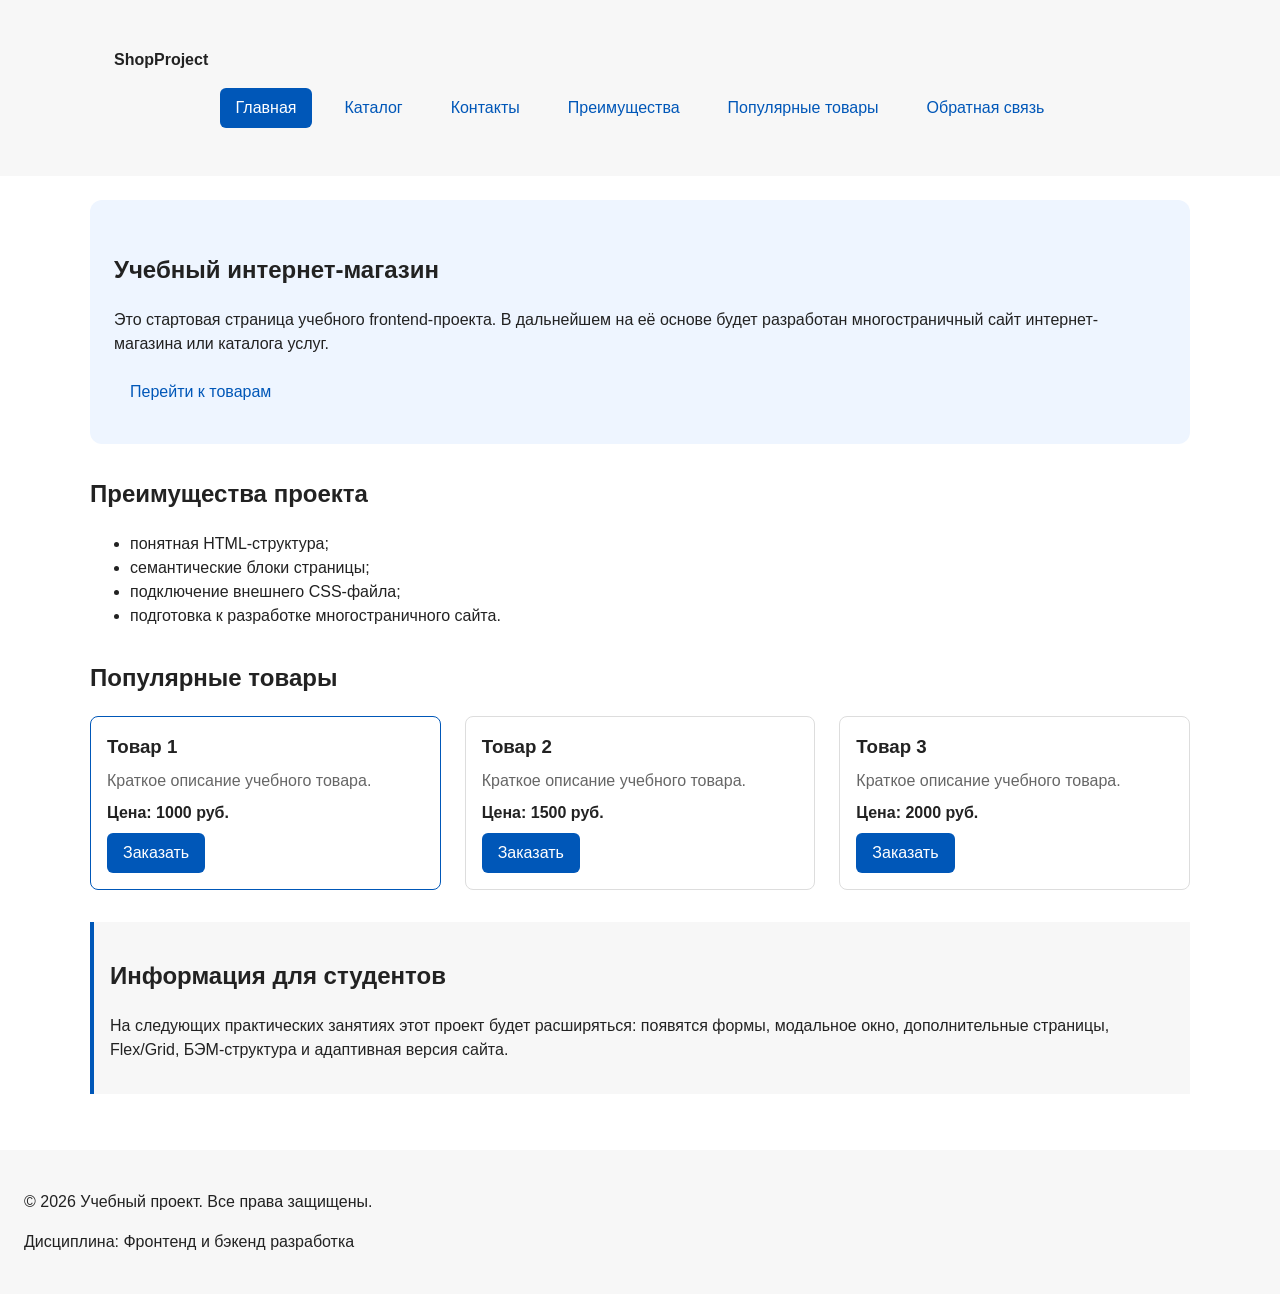
==== commit efba3dd3: "feat: add sticky header and scroll-to-top button" ====
--- a/index.html
+++ b/index.html
@@ -217,6 +217,8 @@
   <p class="success-message" id="success-message" hidden>
     Форма успешно отправлена!
   </p>
-
+  <button class="scroll-top" id="scroll-top" type="button" aria-label="Наверх">
+    Наверх
+  </button>
 </body>
 </html>
--- a/css/style.css
+++ b/css/style.css
@@ -159,9 +159,11 @@
   чтобы оно не растягивалось слишком сильно на широких экранах.
 */
 .site-header {
+  position: sticky;
+  top: 0;
+  z-index: 100;
   background-color: var(--color-surface);
 }
-
 /*
   Оформляем текстовый логотип.
 */
@@ -502,4 +504,35 @@
   border: 1px solid var(--color-border);
   border-radius: var(--radius-sm);
   font: inherit;
-}+}
+/* 
+   Кнопка
+    */
+
+.scroll-top {
+  position: fixed;
+  bottom: 24px;
+  right: 24px;
+  padding: 10px 20px;
+  border: none;
+  border-radius: var(--radius-sm);
+  background-color: var(--color-primary);
+  color: var(--color-white);
+  font-size: 14px;
+  font-family: inherit;
+  cursor: pointer;
+  opacity: 0;
+  pointer-events: none;
+  z-index: 200;
+}
+
+.scroll-top--visible {
+  opacity: 1;
+  pointer-events: auto;
+}
+
+.scroll-top:hover {
+  background-color: var(--color-primary-dark);
+}
+
+
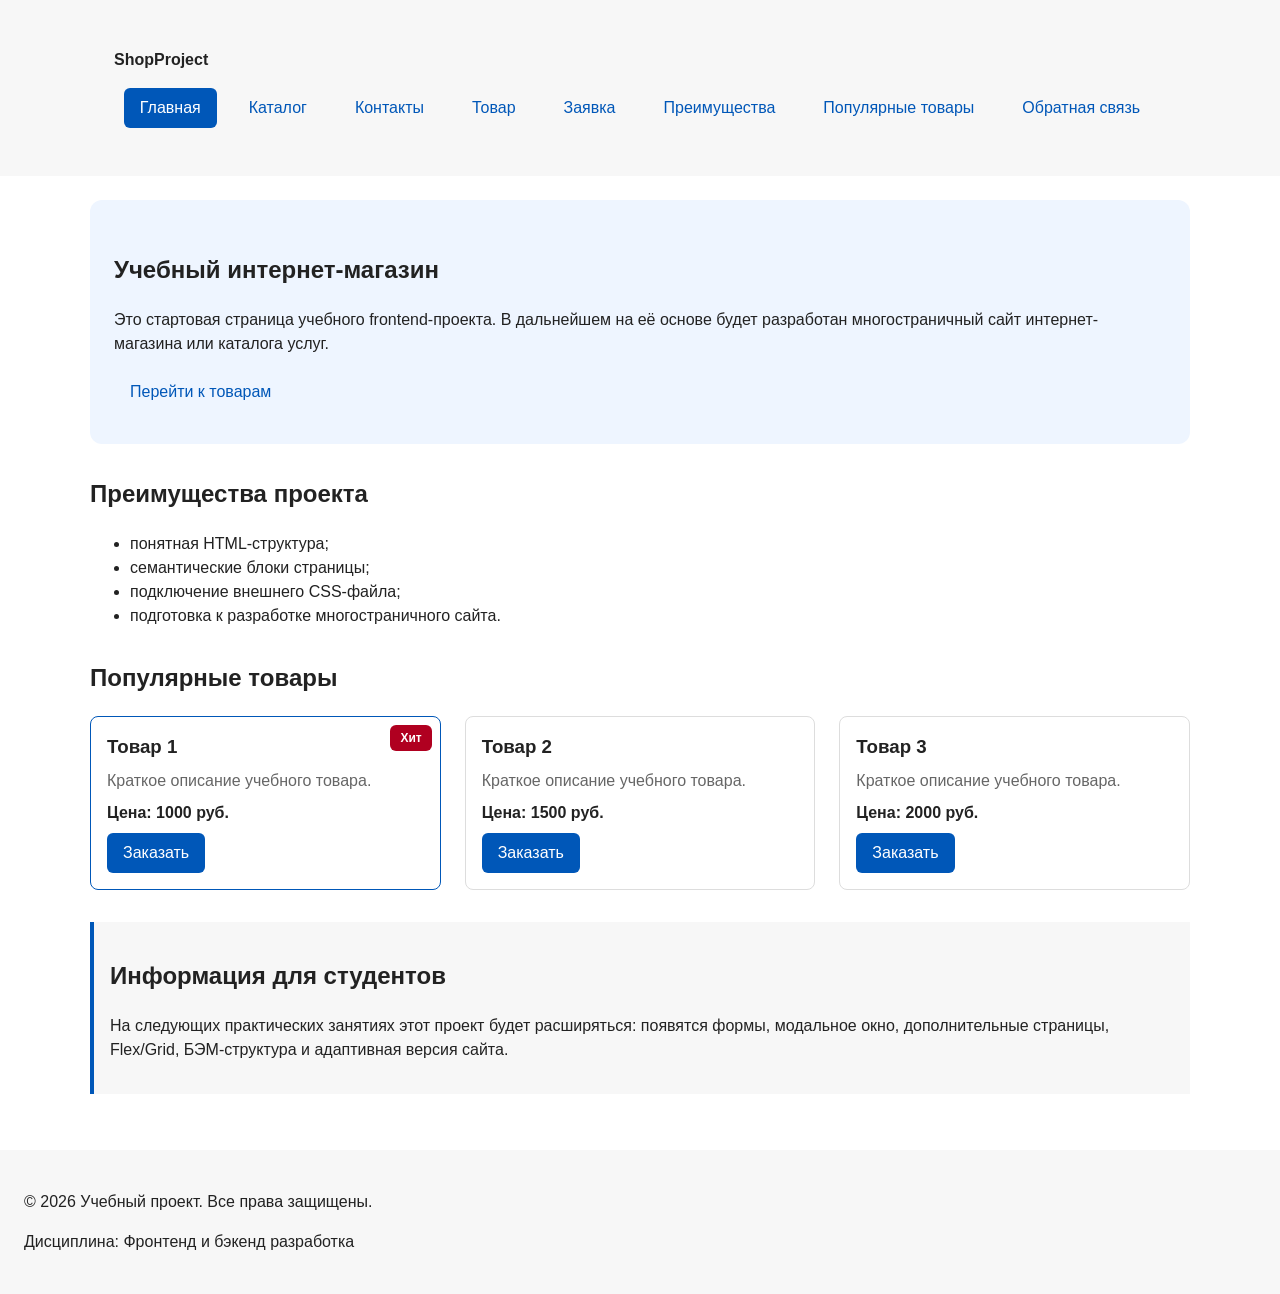
==== commit af7c4439: "update" ====
--- a/index.html
+++ b/index.html
@@ -26,6 +26,12 @@
           <a class="site-nav__link" href="contacts.html">Контакты</a>
         </li>
         <li class="site-nav__item">
+          <a class="site-nav__link" href="product.html">Товар</a>
+        </li>
+        <li class="site-nav__item">
+          <a class="site-nav__link" href="order.html">Заявка</a>
+        </li>
+        <li class="site-nav__item">
           <a class="site-nav__link" href="index.html#advantages">Преимущества</a>
         </li>
         <li class="site-nav__item">
@@ -67,6 +73,7 @@
 
   <div class="products-grid">
     <article class="product-card product-card--featured">
+      <span class="product-card__badge">Хит</span>
       <h3 class="product-card__title">Товар 1</h3>
       <p class="product-card__description">Краткое описание учебного товара.</p>
       <p class="product-card__price">Цена: 1000 руб.</p>
--- a/css/style.css
+++ b/css/style.css
@@ -267,6 +267,7 @@
     */
 
 .product-card {
+    position: relative;
   display: flex;
   flex-direction: column;
   gap: var(--space-sm);
@@ -415,6 +416,87 @@
 }
 
 
+/* 
+   КР1: Таблица характеристик 
+    */
+
+.specs-table {
+  width: 100%;
+  border-collapse: collapse;
+  margin-top: var(--space-md);
+}
+
+.specs-table caption {
+  text-align: left;
+  font-weight: 700;
+  margin-bottom: var(--space-sm);
+}
+
+.specs-table th,
+.specs-table td {
+  padding: 10px 12px;
+  border: 1px solid var(--color-border);
+  text-align: left;
+}
+
+.specs-table thead th {
+  background-color: var(--color-surface);
+  font-weight: 700;
+}
+
+.specs-table tbody tr:nth-child(even) {
+  background-color: var(--color-surface);
+}
+
+/* 
+   КР1: Страница товара 
+    */
+
+.product-detail {
+  display: grid;
+  grid-template-columns: 400px 1fr;
+  gap: var(--space-lg);
+  align-items: start;
+}
+
+.product-detail__image {
+  width: 100%;
+  height: auto;
+  border-radius: var(--radius-md);
+  border: 1px solid var(--color-border);
+}
+
+.product-detail__title {
+  margin-top: 0;
+}
+
+.product-detail__price {
+  font-size: 20px;
+  font-weight: 700;
+}
+
+@media (max-width: 800px) {
+  .product-detail {
+    grid-template-columns: 1fr;
+  }
+}
+
+/* 
+   КР1: Бейдж на карточке 
+    */
+
+.product-card__badge {
+  position: absolute;
+  top: 8px;
+  right: 8px;
+  padding: 4px 10px;
+  background-color: var(--color-danger);
+  color: var(--color-white);
+  font-size: 12px;
+  font-weight: 700;
+  border-radius: var(--radius-sm);
+}
+
 /*6. Дополнительные элементы (практика 5)
 
 
@@ -447,7 +529,8 @@
   color: var(--color-primary);
 }
 
-.breadcrumbs__current::before {
+.breadcrumbs__link + .breadcrumbs__link::before,
+.breadcrumbs__link + .breadcrumbs__current::before {
   content: " / ";
   color: var(--color-muted);
 }
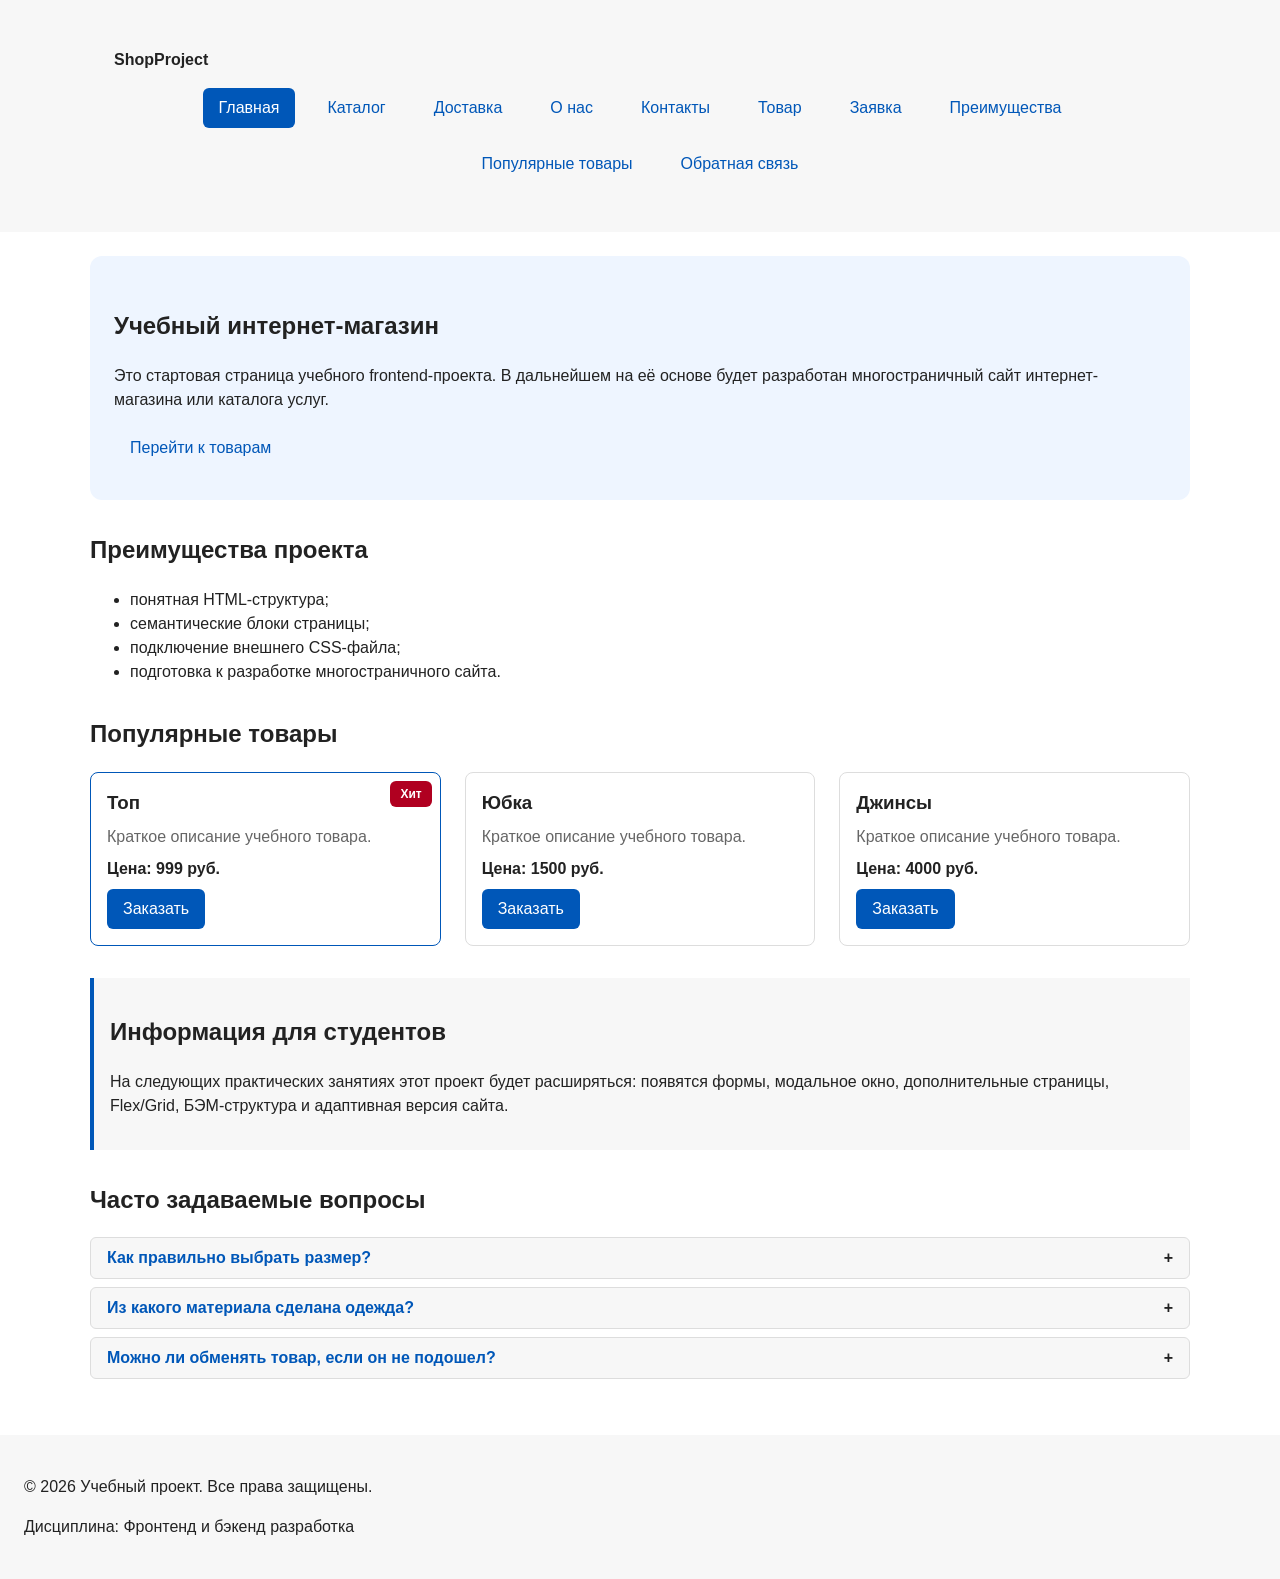
==== commit 1724d82e: "КР2" ====
--- a/index.html
+++ b/index.html
@@ -11,40 +11,45 @@
 <body>
 
   <header class="site-header">
-  <div class="site-header__inner">
-    <a class="site-header__logo" href="index.html">ShopProject</a>
-
-    <nav class="site-nav" aria-label="Основная навигация">
-      <ul class="site-nav__list">
-        <li class="site-nav__item">
-          <a class="site-nav__link site-nav__link--active" href="index.html">Главная</a>
-        </li>
-        <li class="site-nav__item">
-          <a class="site-nav__link" href="catalog.html">Каталог</a>
-        </li>
-        <li class="site-nav__item">
-          <a class="site-nav__link" href="contacts.html">Контакты</a>
-        </li>
-        <li class="site-nav__item">
-          <a class="site-nav__link" href="product.html">Товар</a>
-        </li>
-        <li class="site-nav__item">
-          <a class="site-nav__link" href="order.html">Заявка</a>
-        </li>
-        <li class="site-nav__item">
-          <a class="site-nav__link" href="index.html#advantages">Преимущества</a>
-        </li>
-        <li class="site-nav__item">
-          <a class="site-nav__link" href="index.html#popular">Популярные товары</a>
-        </li>
-        <li class="site-nav__item">
-          <a class="site-nav__link" href="index.html#contacts">Обратная связь</a>
-        </li>
-      </ul>
-    </nav>
-  </div>
-</header>
-
+    <div class="site-header__inner">
+      <a class="site-header__logo" href="index.html">ShopProject</a>
+
+      <nav class="site-nav" aria-label="Основная навигация">
+        <ul class="site-nav__list">
+          <li class="site-nav__item">
+            <a class="site-nav__link site-nav__link--active" href="index.html">Главная</a>
+          </li>
+          <li class="site-nav__item">
+            <a class="site-nav__link" href="catalog.html">Каталог</a>
+          </li>
+          <li class="site-nav__item">
+            <a class="site-nav__link" href="delivery.html">Доставка</a>
+          </li>
+          <li class="site-nav__item">
+            <a class="site-nav__link" href="about.html">О нас</a>
+          </li>
+          <li class="site-nav__item">
+            <a class="site-nav__link" href="contacts.html">Контакты</a>
+          </li>
+          <li class="site-nav__item">
+            <a class="site-nav__link" href="product.html">Товар</a>
+          </li>
+          <li class="site-nav__item">
+            <a class="site-nav__link" href="order.html">Заявка</a>
+          </li>
+          <li class="site-nav__item">
+            <a class="site-nav__link" href="index.html#advantages">Преимущества</a>
+          </li>
+          <li class="site-nav__item">
+            <a class="site-nav__link" href="index.html#popular">Популярные товары</a>
+          </li>
+          <li class="site-nav__item">
+            <a class="site-nav__link" href="index.html#contacts">Обратная связь</a>
+          </li>
+        </ul>
+      </nav>
+    </div>
+  </header>
 
   <main>
 
@@ -74,16 +79,16 @@
   <div class="products-grid">
     <article class="product-card product-card--featured">
       <span class="product-card__badge">Хит</span>
-      <h3 class="product-card__title">Товар 1</h3>
+      <h3 class="product-card__title">Топ</h3>
       <p class="product-card__description">Краткое описание учебного товара.</p>
-      <p class="product-card__price">Цена: 1000 руб.</p>
+      <p class="product-card__price">Цена: 999 руб.</p>
       <button class="button button--primary product-card__button" type="button" data-product="Товар 1">
         Заказать
       </button>
     </article>
 
     <article class="product-card">
-      <h3 class="product-card__title">Товар 2</h3>
+      <h3 class="product-card__title">Юбка</h3>
       <p class="product-card__description">Краткое описание учебного товара.</p>
       <p class="product-card__price">Цена: 1500 руб.</p>
       <button class="button button--primary product-card__button" type="button" data-product="Товар 2">
@@ -92,9 +97,9 @@
     </article>
 
     <article class="product-card">
-      <h3 class="product-card__title">Товар 3</h3>
+      <h3 class="product-card__title">Джинсы</h3>
       <p class="product-card__description">Краткое описание учебного товара.</p>
-      <p class="product-card__price">Цена: 2000 руб.</p>
+      <p class="product-card__price">Цена: 4000 руб.</p>
       <button class="button button--primary product-card__button" type="button" data-product="Товар 3">
         Заказать
       </button>
@@ -110,6 +115,29 @@
         БЭМ-структура и адаптивная версия сайта.
       </p>
     </aside>
+    <section class="section">
+      <h2>Часто задаваемые вопросы</h2>
+      
+      <div class="faq-list">
+        <!-- Вопрос 1 -->
+        <details class="faq-item">
+          <summary class="faq-item__question">Как правильно выбрать размер?</summary>
+          <p class="faq-item__answer">Обратите внимание на таблицу размеров на странице товара. Измерьте свои параметры (грудь, талия, бедра) и сравните с данными в таблице. Если вы между размерами, рекомендуем брать больший.</p>
+        </details>
+        
+        <!-- Вопрос 2 -->
+        <details class="faq-item">
+          <summary class="faq-item__question">Из какого материала сделана одежда?</summary>
+          <p class="faq-item__answer">Состав указан в таблице характеристик. Мы используем только качественные и безопасные ткани, которые не вызывают раздражения и долго носятся.</p>
+        </details>
+        
+        <!-- Вопрос 3 -->
+        <details class="faq-item">
+          <summary class="faq-item__question">Можно ли обменять товар, если он не подошел?</summary>
+          <p class="faq-item__answer">Да, вы можете обменять товар на другой размер в течение 14 дней с момента получения, при условии, что сохранены бирки и оригинальная упаковка.</p>
+        </details>
+      </div>
+    </section>
 
   </main>
 
--- a/css/style.css
+++ b/css/style.css
@@ -313,6 +313,35 @@
   align-self: flex-start;
 }
 
+.product-card__image-wrapper {
+  width: 100%;
+  height: 200px; 
+  background-color: #f2f2f2; 
+  border-radius: var(--radius-sm);
+  margin-bottom: var(--space-sm);
+  display: flex;
+  align-items: center;
+  justify-content: center;
+  overflow: hidden; /* Обрезает все, что вылезает за пределы */
+}
+
+.product-card__image {
+  width: 120px !important; /* Жестко фиксируем ширину */
+  height: 120px !important; /* Жестко фиксируем высоту */
+  object-fit: contain; /* Сохраняет пропорции, не растягивает */
+}
+.product-card__emoji {
+  font-size: 90px; /* Было 64px, стало 90px */
+  line-height: 1;
+  user-select: none;
+}
+
+/* Обертка контента (чтобы кнопка была внизу) */
+.product-card__content {
+  display: flex;
+  flex-direction: column;
+  flex-grow: 1;
+}
 /*
   Дополнительный информационный блок.
 */
@@ -550,6 +579,9 @@
 }
 
 .catalog-filters {
+  position: sticky;
+  top: 190px;
+  align-self: start;
   grid-area: filters;
   padding: var(--space-md);
   border: 1px solid var(--color-border);
@@ -619,3 +651,85 @@
 }
 
 
+/* 
+   8 Практика
+    */
+
+.reviews-list {
+  display: grid;
+  grid-template-columns: repeat(3, 1fr);
+  gap: var(--space-lg);
+}
+
+.review {
+  padding: var(--space-md);
+  border: 1px solid var(--color-border);
+  border-radius: var(--radius-md);
+  background-color: var(--color-surface);
+}
+
+.review__author {
+  margin: 0 0 var(--space-xs);
+  font-size: 16px;
+  font-weight: 700;
+}
+
+.review__rating {
+  margin: 0 0 var(--space-sm);
+  color: #f5a623;
+  font-size: 18px;
+  letter-spacing: 2px;
+}
+
+.review__text {
+  margin: 0 0 var(--space-sm);
+  color: var(--color-text);
+}
+
+.review__date {
+  margin: 0;
+  color: var(--color-muted);
+  font-size: 13px;
+}
+.faq-list {
+  display: flex;
+  flex-direction: column;
+  gap: var(--space-sm);
+}
+
+.faq-item {
+  border: 1px solid var(--color-border);
+  border-radius: var(--radius-sm);
+  background-color: var(--color-surface);
+  padding: var(--space-sm) var(--space-md);
+}
+
+/* Стили для вопроса (на что нажимать) */
+.faq-item__question {
+  font-weight: 700;
+  cursor: pointer;
+  color: var(--color-primary);
+  list-style: none; /* Убирает стандартную стрелочку браузера */
+  position: relative;
+}
+
+/* Добавляем свой плюсик/стрелочку */
+.faq-item__question::after {
+  content: "+";
+  position: absolute;
+  right: 0;
+  font-weight: bold;
+  color: var(--color-text);
+}
+
+/* Меняем плюс на минус, когда открыто */
+.faq-item[open] .faq-item__question::after {
+  content: "-";
+}
+
+/* Стили для ответа */
+.faq-item__answer {
+  margin-top: var(--space-sm);
+  color: var(--color-text);
+}
+
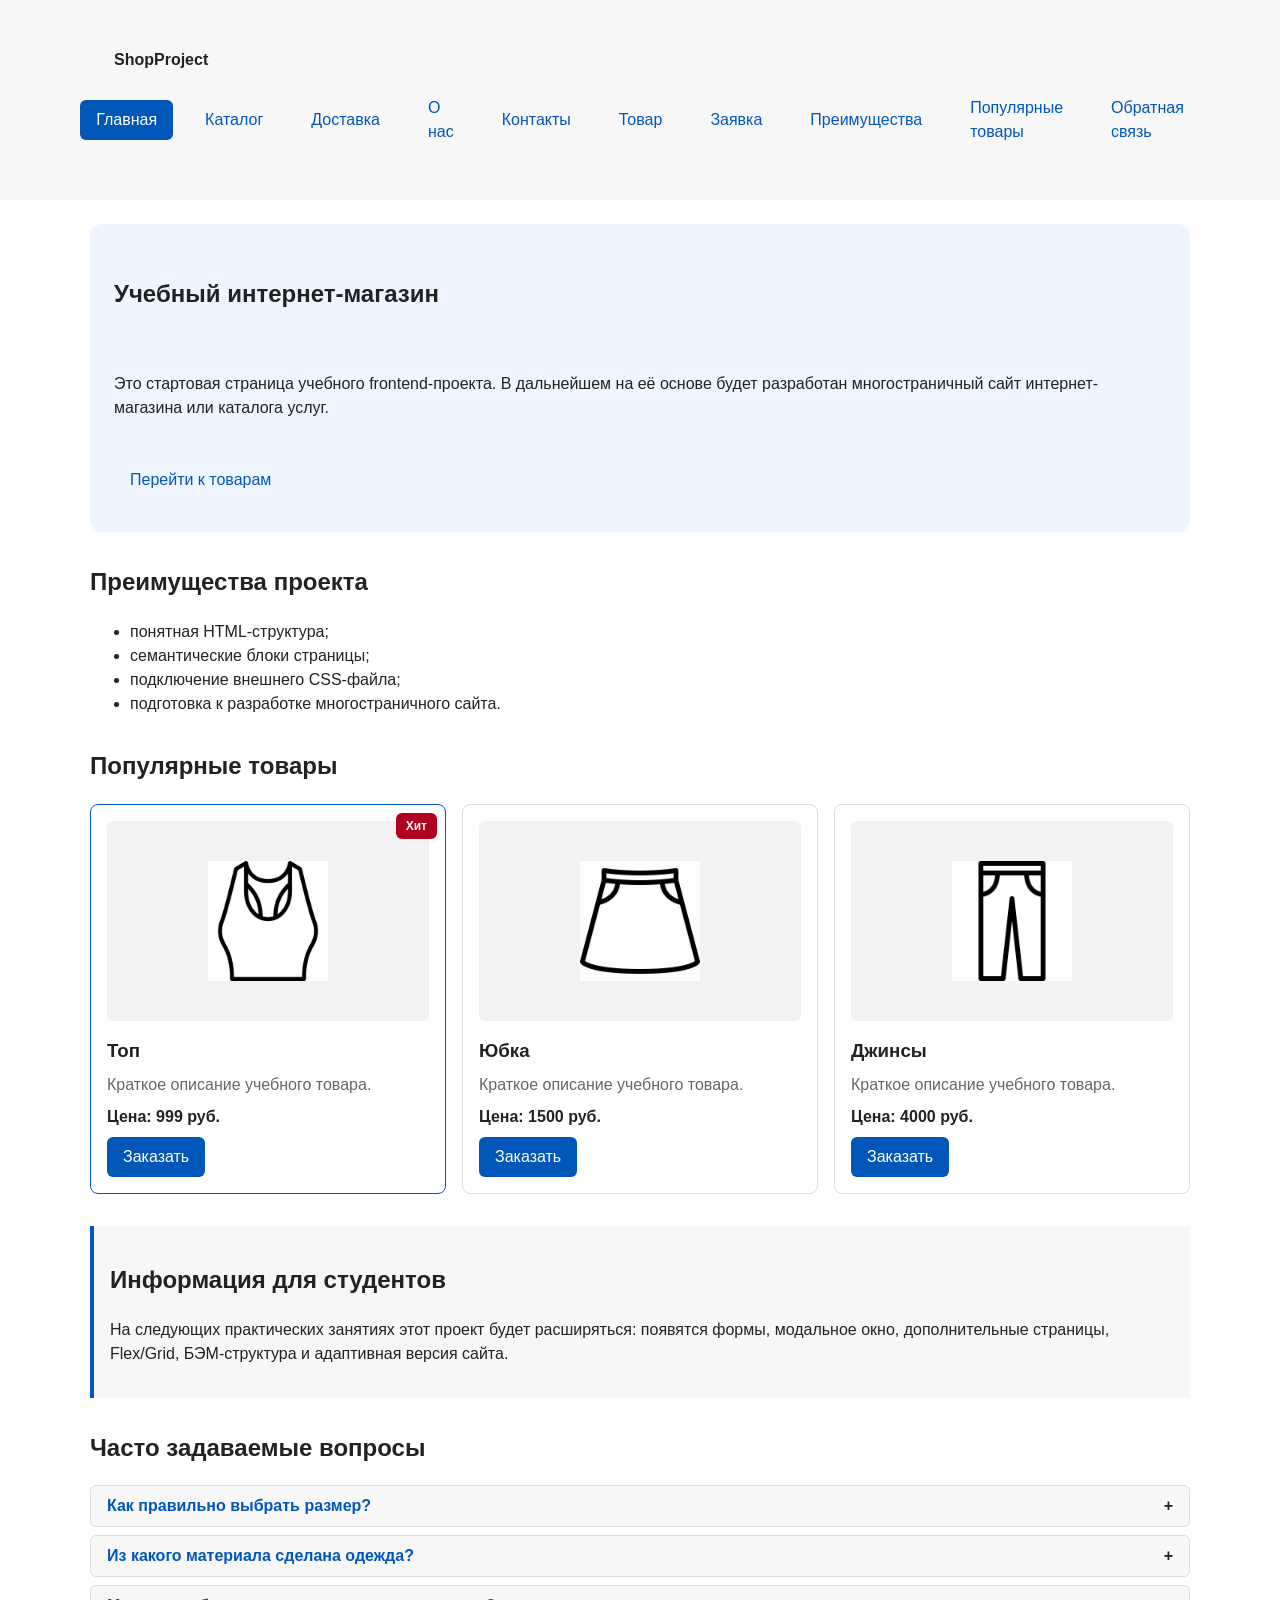
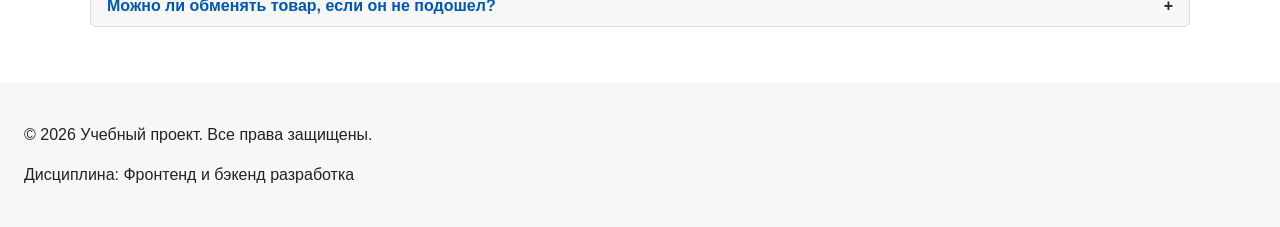
==== commit d5ccef42: "feat: add responsive layout styles" ====
--- a/index.html
+++ b/index.html
@@ -6,6 +6,8 @@
   <meta name="description" content="Учебный интернет-магазин: главная страница проекта.">
   <title>Главная – Учебный интернет-магазин</title>
   <link rel="stylesheet" href="css/style.css">
+  <link rel="stylesheet" href="css/responsive.css">
+
   <script src="js/main.js" defer></script>
 </head>
 <body>
@@ -74,38 +76,59 @@
     </section>
 
     <section class="section" id="popular">
-  <h2>Популярные товары</h2>
-
-  <div class="products-grid">
-    <article class="product-card product-card--featured">
-      <span class="product-card__badge">Хит</span>
-      <h3 class="product-card__title">Топ</h3>
-      <p class="product-card__description">Краткое описание учебного товара.</p>
-      <p class="product-card__price">Цена: 999 руб.</p>
-      <button class="button button--primary product-card__button" type="button" data-product="Товар 1">
-        Заказать
-      </button>
-    </article>
-
-    <article class="product-card">
-      <h3 class="product-card__title">Юбка</h3>
-      <p class="product-card__description">Краткое описание учебного товара.</p>
-      <p class="product-card__price">Цена: 1500 руб.</p>
-      <button class="button button--primary product-card__button" type="button" data-product="Товар 2">
-        Заказать
-      </button>
-    </article>
-
-    <article class="product-card">
-      <h3 class="product-card__title">Джинсы</h3>
-      <p class="product-card__description">Краткое описание учебного товара.</p>
-      <p class="product-card__price">Цена: 4000 руб.</p>
-      <button class="button button--primary product-card__button" type="button" data-product="Товар 3">
-        Заказать
-      </button>
-    </article>
-  </div>
-</section>
+      <h2>Популярные товары</h2>
+
+      <div class="products-grid">
+        <!-- Товар 1: Топ -->
+        <article class="product-card product-card--featured">
+          <span class="product-card__badge">Хит</span>
+          <div class="product-card__image-wrapper">
+            <picture>
+              <source srcset="images/топ.webp" type="image/webp">
+              <img src="images/топ.webp" srcset="images/топ.webp 640w" sizes="(max-width: 767px) 100vw, (max-width: 1199px) 50vw, 25vw" alt="Топ" width="640" height="360" loading="lazy" class="product-card__image">
+            </picture>
+          </div>
+          <h3 class="product-card__title">Топ</h3>
+          <p class="product-card__description">Краткое описание учебного товара.</p>
+          <p class="product-card__price">Цена: 999 руб.</p>
+          <button class="button button--primary product-card__button" type="button" data-product="Товар 1">
+            Заказать
+          </button>
+        </article>
+
+        <!-- Товар 2: Юбка -->
+        <article class="product-card">
+          <div class="product-card__image-wrapper">
+            <picture>
+              <source srcset="images/юбка.webp" type="image/webp">
+              <img src="images/юбка.webp" srcset="images/юбка.webp 640w" sizes="(max-width: 767px) 100vw, (max-width: 1199px) 50vw, 25vw" alt="Юбка" width="640" height="360" loading="lazy" class="product-card__image">
+            </picture>
+          </div>
+          <h3 class="product-card__title">Юбка</h3>
+          <p class="product-card__description">Краткое описание учебного товара.</p>
+          <p class="product-card__price">Цена: 1500 руб.</p>
+          <button class="button button--primary product-card__button" type="button" data-product="Товар 2">
+            Заказать
+          </button>
+        </article>
+
+        <!-- Товар 3: Джинсы -->
+        <article class="product-card">
+          <div class="product-card__image-wrapper">
+            <picture>
+              <source srcset="images/штаны.webp" type="image/webp">
+              <img src="images/штаны.webp" srcset="images/штаны.webp 640w" sizes="(max-width: 767px) 100vw, (max-width: 1199px) 50vw, 25vw" alt="Джинсы" width="640" height="360" loading="lazy" class="product-card__image">
+            </picture>
+          </div>
+          <h3 class="product-card__title">Джинсы</h3>
+          <p class="product-card__description">Краткое описание учебного товара.</p>
+          <p class="product-card__price">Цена: 4000 руб.</p>
+          <button class="button button--primary product-card__button" type="button" data-product="Товар 3">
+            Заказать
+          </button>
+        </article>
+      </div>
+    </section>
 
     <aside class="aside-info">
       <h2>Информация для студентов</h2>
@@ -115,6 +138,7 @@
         БЭМ-структура и адаптивная версия сайта.
       </p>
     </aside>
+
     <section class="section">
       <h2>Часто задаваемые вопросы</h2>
       
--- a/css/responsive.css
+++ b/css/responsive.css
@@ -0,0 +1,195 @@
+/* Адаптивные стили для контрольной работы
+   Подход: Mobile First. */
+
+/* ===== Базовые правила ===== */
+*, *::before, *::after {
+  box-sizing: border-box;
+}
+
+html {
+  scroll-behavior: smooth;
+}
+
+img, video {
+  max-width: 100%;
+  height: auto;
+}
+
+body {
+  overflow-x: hidden;
+}
+
+/* =======================================================
+   ШАПКА И НАВИГАЦИЯ
+   ======================================================= */
+
+/* По умолчанию (на мобилках) — колонка */
+.site-nav__list {
+  display: flex;
+  flex-direction: column;
+  gap: var(--space-sm, 8px);
+  padding: 0;
+  margin: var(--space-md) 0 0;
+  list-style: none;
+}
+
+/* На компьютерах (от 992px) — строго в одну строку, как было */
+@media (min-width: 992px) {
+  .site-nav__list {
+    flex-direction: row;
+    flex-wrap: nowrap; /* Запрещаем перенос строк */
+    justify-content: center;
+    align-items: center;
+    gap: var(--space-md);
+    margin-top: var(--space-md);
+  }
+
+  .site-nav__item {
+    margin-bottom: 0;
+  }
+
+  /* Возвращаем нормальные отступы шапке */
+  .site-header__inner {
+    padding: var(--space-lg);
+  }
+  
+  .site-header {
+    position: sticky;
+    top: 0;
+    z-index: 100;
+  }
+}
+
+/* На мобилках шапка не прилипает и занимает всю ширину */
+@media (max-width: 991px) {
+  .site-header {
+    position: static;
+  }
+  .site-header__inner {
+    display: flex;
+    flex-direction: column;
+    align-items: flex-start;
+  }
+}
+
+/* ===== Hero ===== */
+.hero {
+  display: grid;
+  gap: var(--space-lg, 24px);
+  align-items: center;
+}
+
+/* ===== Сетка карточек товаров ===== */
+/* На мобилках — 1 колонка */
+.products-grid {
+  display: grid;
+  grid-template-columns: 1fr;
+  gap: var(--space-md, 16px);
+}
+
+/* На планшетах — 2 колонки */
+@media (min-width: 768px) {
+  .products-grid {
+    grid-template-columns: repeat(2, minmax(0, 1fr));
+  }
+}
+
+/* На компьютерах — 3 колонки (как было в твоем style.css) */
+@media (min-width: 992px) {
+  .products-grid {
+    grid-template-columns: repeat(3, minmax(0, 1fr));
+  }
+}
+
+/* ===== Каталог и фильтр ===== */
+.catalog-layout {
+  display: grid;
+  grid-template-columns: 1fr;
+  grid-template-areas:
+    "filters"
+    "products";
+  gap: var(--space-lg, 24px);
+}
+
+.catalog-filters {
+  grid-area: filters;
+  position: static;
+}
+
+.catalog-products {
+  grid-area: products;
+}
+
+/* На компьютерах фильтр слева */
+@media (min-width: 992px) {
+  .catalog-layout {
+    grid-template-columns: 260px 1fr;
+    grid-template-areas: "filters products";
+  }
+
+  .catalog-filters {
+    position: sticky;
+    top: 190px;
+    align-self: start;
+  }
+}
+
+/* ===== Изображения в карточках ===== */
+.product-card__image-wrapper {
+  width: 100%;
+  height: 200px;
+  background-color: #f2f2f2;
+  border-radius: var(--radius-sm);
+  margin-bottom: var(--space-sm);
+  display: flex;
+  align-items: center;
+  justify-content: center;
+  overflow: hidden;
+}
+
+.product-card__image {
+  width: 100%;
+  height: 100%;
+  object-fit: contain; /* Иконки не обрезаются */
+  display: block;
+}
+
+/* ===== Форма заявки ===== */
+.order-form__input,
+.order-form__select,
+.order-form__textarea {
+  width: 100%;
+  min-height: 44px;
+}
+
+.order-form__actions {
+  display: flex;
+  flex-direction: column;
+  gap: var(--space-md, 16px);
+}
+
+.order-form__actions .button {
+  width: 100%;
+}
+
+@media (min-width: 768px) {
+  .order-form__actions {
+    flex-direction: row;
+  }
+
+  .order-form__actions .button {
+    width: auto;
+  }
+}
+
+/* ===== Таблицы ===== */
+.table-wrapper {
+  overflow-x: auto;
+  -webkit-overflow-scrolling: touch;
+}
+
+.specs-table {
+  width: 100%;
+  min-width: 640px;
+  border-collapse: collapse;
+}
